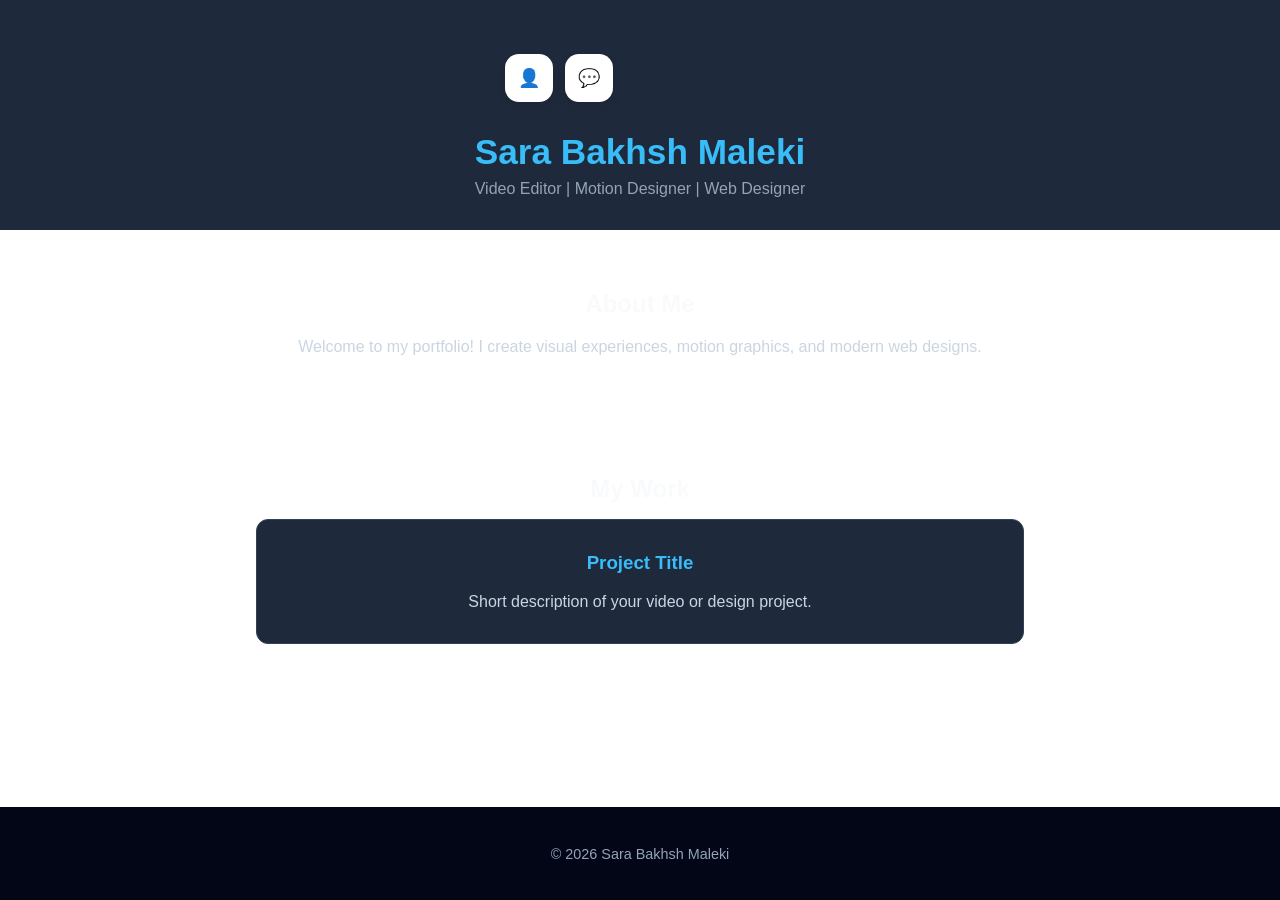
==== index.html @ db6e89f3 "Add files via upload" ====
<!DOCTYPE html>
<html lang="en">

<head>
    <meta charset="UTF-8">
    <meta name="viewport" content="width=device-width, initial-scale=1.0">
    <title>Sara Bakhsh Maleki | Portfolio</title>
    <link rel="stylesheet" href="style.css">
</head>

<body>

    <header>
        <div class="main-menu-group" id="mainMenuGroup">

            <div class="profile-dropdown-container">
                <button class="static-profile-btn" id="profileBtn" title="Profile">
                    <span class="icon">👤</span>
                </button>

                <div class="profile-dropdown-menu" id="profileDropdown">
                    <a href="#about" class="dropdown-item">About Me</a>
                    <a href="#projects" class="dropdown-item">Portfolio</a>
                    <a href="#resume" class="dropdown-item">Resume</a>
                </div>
            </div>
            <!-- کامپوننتِ منوی آکاردئونی -->
            <div class="accordion-menu-container">
                <button class="toggle-btn" id="toggleBtn">
                    <span class="icon open-icon">💬</span>
                    <span class="icon close-icon">✕</span>
                </button>

                <div class="menu-items" id="menuItems">
                    <!-- آیکون‌های داخلی (در حالتِ باز شده) -->
                    <a href="mailto:your-email@example.com" class="item" title="Email">✉️</a>
                    <a href="https://x.com" target="_blank" class="item" title="X">𝕏</a>
                    <a href="https://linkedin.com" target="_blank" class="item" title="LinkedIn">in</a>
                </div>
            </div>

        </div>

        <h1>Sara Bakhsh Maleki</h1>
        <p>Video Editor | Motion Designer | Web Designer</p>
    </header>

    <section id="about">
        <h2>About Me</h2>
        <p>Welcome to my portfolio! I create visual experiences, motion graphics, and modern web designs.</p>
    </section>

    <section id="projects">
        <h2>My Work</h2>
        <div class="project-card">
            <h3>Project Title</h3>
            <p>Short description of your video or design project.</p>
        </div>
    </section>

    <footer>
        <p>&copy; 2026 Sara Bakhsh Maleki</p>
    </footer>

    <script src="script.js"></script>
</body>

</html>
---- style.css ----
/* تنظیمات عمومی صفحه */
* {
  box-sizing: border-box;
}

body {
  font-family: 'Segoe UI', Tahoma, Geneva, Verdana, sans-serif;
  margin: 0;
  padding: 0;
  background-color: white;
  color: #f8fafc;
  display: flex;
  flex-direction: column;
  align-items: center;
  min-height: 100vh;
}

/* هدر و بخش منو */
header {
  width: 100%;
  padding: 3rem 1rem 2rem 1rem;
  background: #1e293b;
  display: flex;
  flex-direction: column;
  align-items: center;
  text-align: center;
}

h1 {
  margin: 1.5rem 0 0.5rem 0;
  color: #38bdf8;
  font-size: 2.2rem;
}

header p {
  margin: 0;
  color: #94a3b8;
}

/* --- ساختار گروه منوی اصلی --- */
.main-menu-group {
  display: flex;
  align-items: center;
  gap: 12px;
  padding: 6px;
  border-radius: 20px;
  transition: all 0.4s cubic-bezier(0.4, 0, 0.2, 1);
}

/* --- استایل پایه دکمه‌ها (اندازه ثابت ۴۸px) --- */
.static-profile-btn,
.toggle-btn,
.item {
  width: 48px;
  height: 48px;
  font-size: 18px;
  display: flex;
  justify-content: center;
  align-items: center;
  text-decoration: none;
  border: none;
  cursor: pointer;
  box-sizing: border-box;
  flex-shrink: 0;
  transition: transform 0.2s ease, background-color 0.25s ease, color 0.25s ease, border-radius 0.4s ease;
}

/* --- دکمه‌ی پروفایل استاتیک --- */
.static-profile-btn {
  background: #ffffff;
  border-radius: 14px;
  color: #333;
  box-shadow: 0 4px 10px rgba(0, 0, 0, 0.08);
}

.static-profile-btn:hover {
  transform: scale(1.05);
  background: #f1f5f9;
}

/* --- کامپوننت منوی آکاردئونی --- */
.accordion-menu-container {
  display: flex;
  align-items: center;
}

/* --- دکمه‌ی تاشو (مسیج / بستن) --- */
.toggle-btn {
  background: #ffffff;
  border-radius: 14px;
  color: #333;
  z-index: 2;
  box-shadow: 0 4px 10px rgba(0, 0, 0, 0.08);
}

.toggle-btn:hover {
  transform: scale(1.05);
  background: #f1f5f9;
}

.toggle-btn .close-icon {
  display: none;
}

/* --- آیتم‌های منوی پنهان --- */
.menu-items {
  display: flex;
  align-items: center;
  opacity: 0;
  visibility: hidden;
  transform: scaleX(0);
  transform-origin: left center;
  transition: transform 0.35s cubic-bezier(0.4, 0, 0.2, 1), opacity 0.25s ease, visibility 0.35s;
}

.item {
  margin-left: 6px;
  border-radius: 14px;
  background: #f8fafc;
  color: #333;
}

.item:hover {
  transform: scale(1.06);
  background: #e2e8f0;
}

/* ========================================= */
/* --- حالت باز شده (بدون تغییر ابعاد دکمه‌ها) --- */
/* ========================================= */

.main-menu-group.open {
  gap: 0;
  padding: 6px;
}

.main-menu-group.open .static-profile-btn {
  background: white;
  box-shadow: none;
}

.main-menu-group.open .toggle-btn {
  background: #000000;
  color: #ffffff;
  border-radius: 50%; /* فقط شکل دکمه دایره می‌شود، ابعاد ثابت می‌ماند */
  margin-left: 6px;
  box-shadow: none;
}

.main-menu-group.open .toggle-btn:hover {
  background: #1e293b;
}

.main-menu-group.open .toggle-btn .open-icon {
  display: none;
}

.main-menu-group.open .toggle-btn .close-icon {
  display: block;
}

.main-menu-group.open .menu-items {
  opacity: 1;
  visibility: visible;
  transform: scaleX(1);
}

/* --- کانتینر منوی کشویی پروفایل --- */
.profile-dropdown-container {
  position: relative;
  display: inline-block;
}

/* --- استایل منوی بازشونده زیر آیکون پروفایل --- */
.profile-dropdown-menu {
  position: absolute;
  top: calc(100% + 10px);
  left: 0;
  background: #ffffff;
  border-radius: 14px;
  padding: 8px;
  display: flex;
  flex-direction: column;
  gap: 4px;
  min-width: 140px;
  box-shadow: 0 10px 25px rgba(0, 0, 0, 0.15);
  opacity: 0;
  visibility: hidden;
  transform: translateY(-10px);
  transition: all 0.3s cubic-bezier(0.4, 0, 0.2, 1);
  z-index: 10;
}

/* --- لینک‌های داخل منوی پروفایل --- */
.dropdown-item {
  padding: 10px 14px;
  color: #333;
  text-decoration: none;
  font-size: 14px;
  font-weight: 500;
  border-radius: 10px;
  transition: background-color 0.2s ease, transform 0.2s ease;
  white-space: nowrap;
}

.dropdown-item:hover {
  background-color: #f1f5f9;
  transform: translateX(3px);
}

/* --- حالت باز شده منوی پروفایل --- */
.profile-dropdown-container.show .profile-dropdown-menu {
  opacity: 1;
  visibility: visible;
  transform: translateY(0);
}

/* ========================================= */

/* بخش‌های اصلی بدنه (بدون تغییر نسبت به قبل) */
section {
  padding: 2.5rem 1rem;
  max-width: 800px;
  width: 100%;
  text-align: center;
}

#about h2, #projects h2 {
  color: #f8fafc;
  margin-bottom: 1rem;
}

#about p {
  color: #cbd5e1;
  line-height: 1.6;
}

.project-card {
  background: #1e293b;
  padding: 2rem;
  border-radius: 12px;
  margin-top: 1rem;
  border: 1px solid #334155;
}

.project-card h3 {
  margin-top: 0;
  color: #38bdf8;
}

.project-card p {
  color: #cbd5e1;
  margin: 0;
}

/* فوتر */
footer {
  width: 100%;
  padding: 1.5rem;
  background: #020617;
  font-size: 0.9rem;
  color: #94a3b8;
  text-align: center;
  margin-top: auto;
}
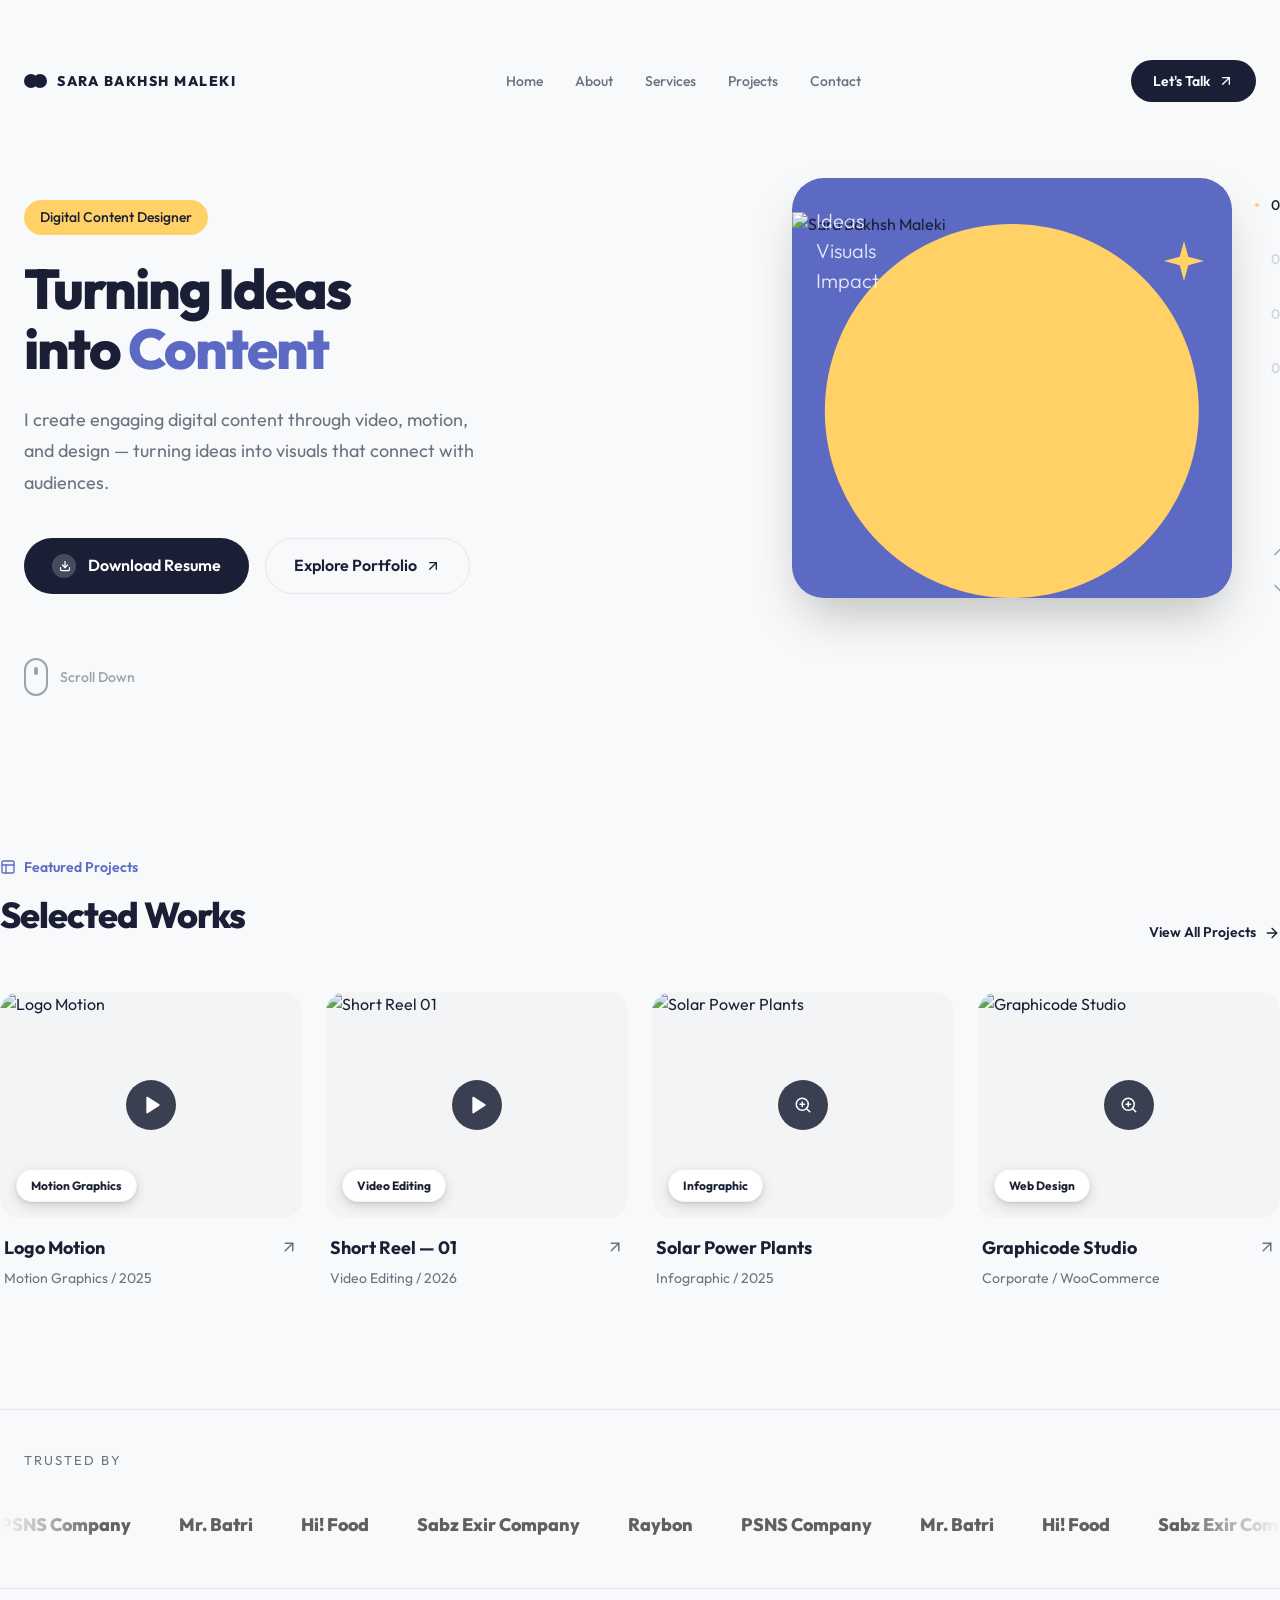
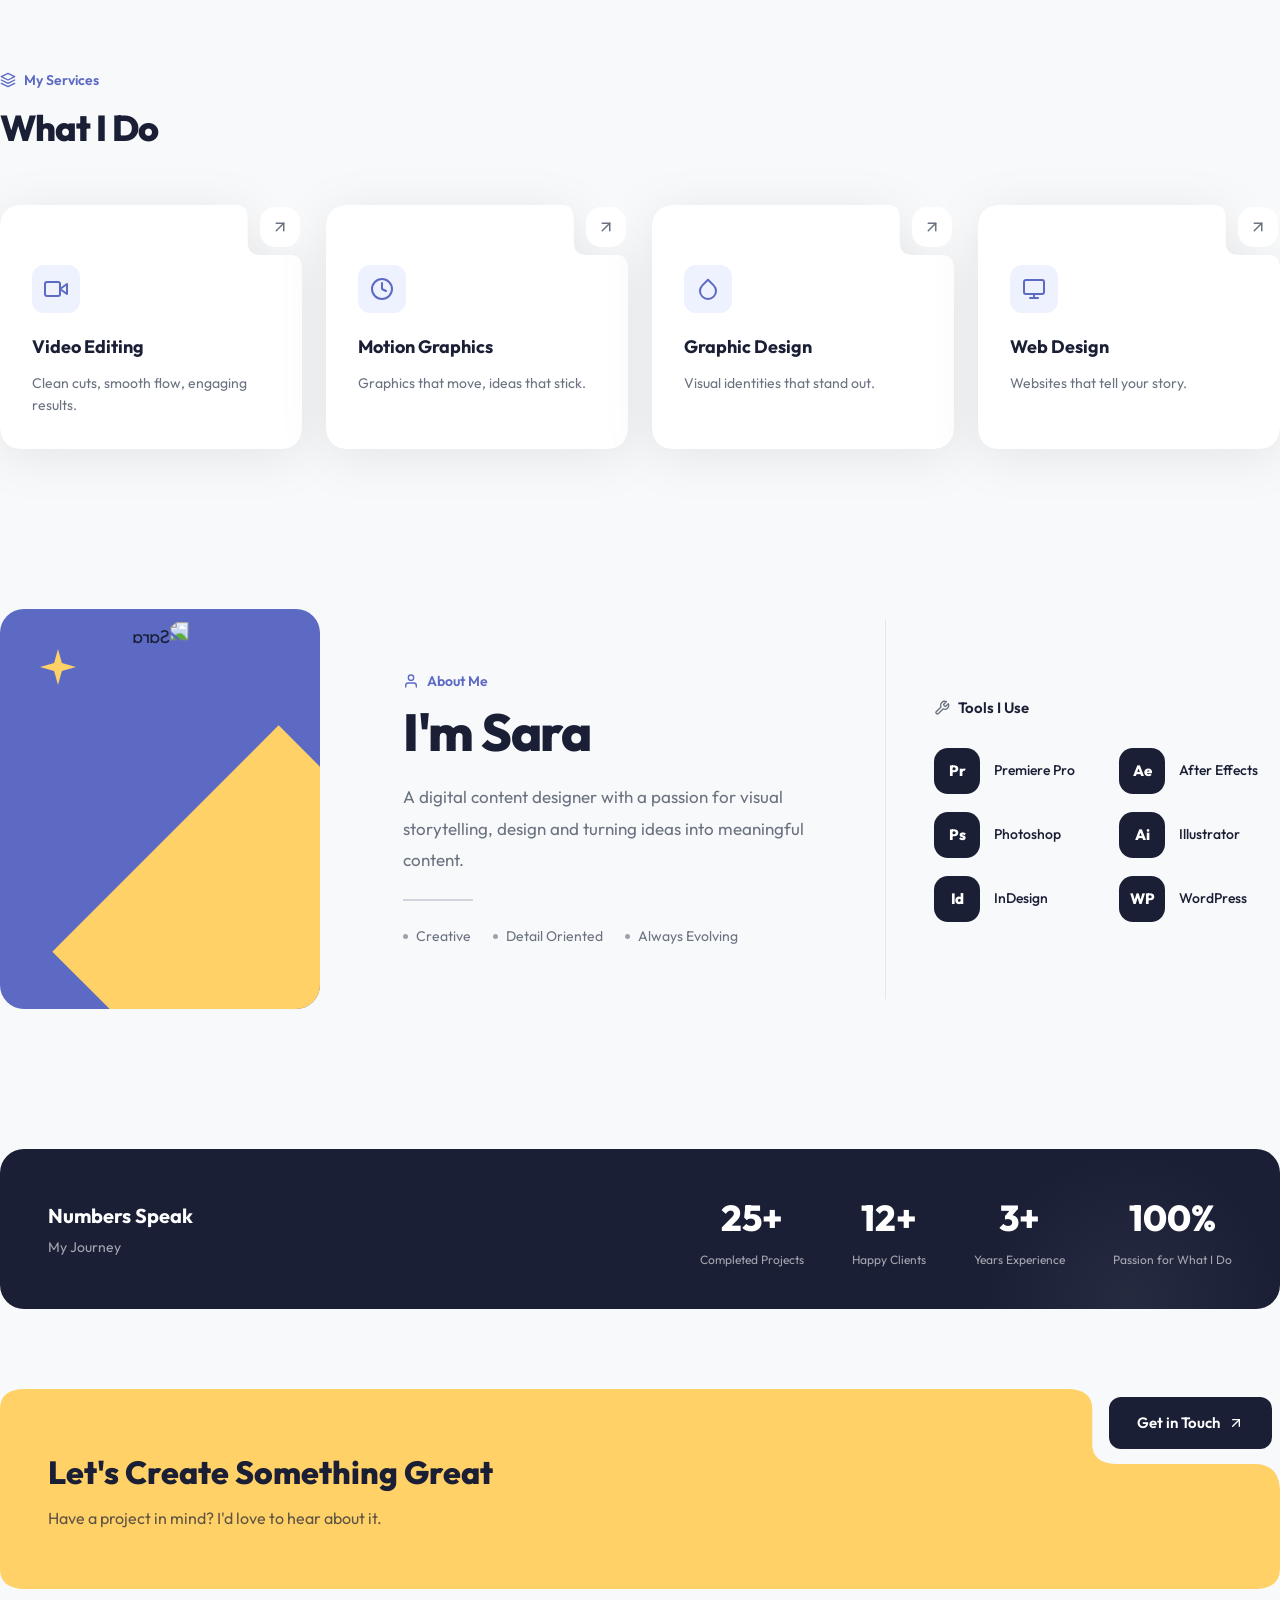
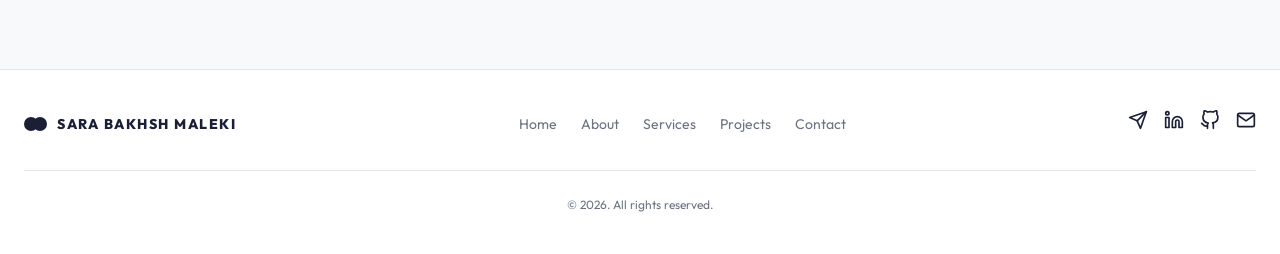
==== commit 65102803: "Add files via upload" ====
--- a/index.html
+++ b/index.html
@@ -1,68 +1,868 @@
 <!DOCTYPE html>
-<html lang="en">
-
+<html lang="en" dir="ltr">
 <head>
     <meta charset="UTF-8">
     <meta name="viewport" content="width=device-width, initial-scale=1.0">
-    <title>Sara Bakhsh Maleki | Portfolio</title>
+    <title>Sara Bakhsh Maleki | Digital Content Designer</title>
     <link rel="stylesheet" href="style.css">
 </head>
-
 <body>
 
-    <header>
-        <div class="main-menu-group" id="mainMenuGroup">
-
-            <div class="profile-dropdown-container">
-                <button class="static-profile-btn" id="profileBtn" title="Profile">
-                    <span class="icon">👤</span>
+<!-- ================= NAVBAR ================= -->
+<nav class="navbar">
+    <div class="container nav-inner">
+        <a href="index.html" class="logo">
+            <span class="logo-circles"><span></span><span></span></span>
+            SARA BAKHSH MALEKI
+        </a>
+        <ul class="nav-links">
+            <li><a href="index.html" class="active">Home</a></li>
+            <li><a href="about.html">About</a></li>
+            <li><a href="services.html">Services</a></li>
+            <li><a href="work.html">Projects</a></li>
+            <li><a href="contact.html">Contact</a></li>
+        </ul>
+        <a href="contact.html" class="btn-nav">
+            Let's Talk
+            <svg xmlns="http://www.w3.org/2000/svg" width="16" height="16" viewBox="0 0 24 24" fill="none"
+                 stroke="currentColor" stroke-width="2" stroke-linecap="round" stroke-linejoin="round">
+                <line x1="7" y1="17" x2="17" y2="7"></line>
+                <polyline points="7 7 17 7 17 17"></polyline>
+            </svg>
+        </a>
+        <button class="hamburger" aria-label="Open Menu" aria-expanded="false">
+            <span></span>
+            <span></span>
+            <span></span>
+        </button>
+    </div>
+</nav>
+
+<!-- ================= MOBILE MENU (بیرون از navbar) ================= -->
+<div class="mobile-menu" id="mobileMenu">
+    <ul class="mobile-nav-links">
+        <li><a href="index.html" class="active">Home</a></li>
+        <li><a href="about.html">About</a></li>
+        <li><a href="services.html">Services</a></li>
+        <li><a href="work.html">Projects</a></li>
+        <li><a href="contact.html">Contact</a></li>
+    </ul>
+    <a href="contact.html" class="mobile-menu-cta">
+        Let's Talk
+        <svg xmlns="http://www.w3.org/2000/svg" width="16" height="16" viewBox="0 0 24 24" fill="none"
+             stroke="currentColor" stroke-width="2" stroke-linecap="round" stroke-linejoin="round">
+            <line x1="7" y1="17" x2="17" y2="7"></line>
+            <polyline points="7 7 17 7 17 17"></polyline>
+        </svg>
+    </a>
+</div>
+
+
+<!-- ================= HERO ================= -->
+<main class="container hero-section" id="hero">
+    <div class="hero-left">
+        <span class="hero-badge">Digital Content Designer</span>
+        <h1 class="hero-title">
+            Turning Ideas <br> into <span class="accent">Content</span>
+        </h1>
+        <p class="hero-desc">
+            I create engaging digital content through video, motion, and design — turning ideas into visuals that
+            connect with audiences.
+        </p>
+        <div class="hero-buttons">
+            <a href="files/Sara-Bakhsh-Maleki-Resume.pdf" target="_blank" class="btn-primary">
+    <span class="play-circle">
+        <svg xmlns="http://www.w3.org/2000/svg" width="12" height="12" viewBox="0 0 24 24" fill="none"
+             stroke="white" stroke-width="2.5" stroke-linecap="round" stroke-linejoin="round">
+            <path d="M21 15v4a2 2 0 0 1-2 2H5a2 2 0 0 1-2-2v-4"></path>
+            <polyline points="7 10 12 15 17 10"></polyline>
+            <line x1="12" y1="15" x2="12" y2="3"></line>
+        </svg>
+    </span>
+                Download Resume
+            </a>
+            <a href="work.html" class="btn-secondary">
+                Explore Portfolio
+                <svg xmlns="http://www.w3.org/2000/svg" width="16" height="16" viewBox="0 0 24 24" fill="none"
+                     stroke="currentColor" stroke-width="2" stroke-linecap="round" stroke-linejoin="round">
+                    <line x1="7" y1="17" x2="17" y2="7"></line>
+                    <polyline points="7 7 17 7 17 17"></polyline>
+                </svg>
+            </a>
+        </div>
+
+        <a href="#works" class="scroll-down">
+                <span class="mouse">
+                    <span class="wheel"></span>
+                </span>
+            <span class="scroll-text">Scroll Down</span>
+        </a>
+    </div>
+
+    <div class="hero-right">
+        <div class="hero-card">
+            <div class="yellow-circle"></div>
+            <div class="card-overlay-text">Ideas<br>Visuals<br>Impact</div>
+            <div class="card-star">
+                <svg width="40" height="40" viewBox="0 0 24 24" fill="#FFD166">
+                    <path d="M12 0L14.59 9.41L24 12L14.59 14.59L12 24L9.41 14.59L0 12L9.41 9.41L12 0Z"/>
+                </svg>
+            </div>
+            <div class="hero-portrait-wrap">
+                <img src="images/heroimage.png" class="hero-portrait" alt="Sara Bakhsh Maleki">
+            </div>
+        </div>
+
+        <div class="hero-slider-nav">
+            <div class="slider-numbers">
+                <span class="number active">01</span>
+                <span class="number">02</span>
+                <span class="number">03</span>
+                <span class="number">04</span>
+            </div>
+            <div class="slider-arrows">
+                <button class="arrow-btn" data-action="scroll-top" aria-label="Scroll to top">
+                    <svg xmlns="http://www.w3.org/2000/svg" width="20" height="20" viewBox="0 0 24 24" fill="none"
+                         stroke="currentColor" stroke-width="2" stroke-linecap="round" stroke-linejoin="round">
+                        <polyline points="18 15 12 9 6 15"></polyline>
+                    </svg>
                 </button>
-
-                <div class="profile-dropdown-menu" id="profileDropdown">
-                    <a href="#about" class="dropdown-item">About Me</a>
-                    <a href="#projects" class="dropdown-item">Portfolio</a>
-                    <a href="#resume" class="dropdown-item">Resume</a>
-                </div>
-            </div>
-            <!-- کامپوننتِ منوی آکاردئونی -->
-            <div class="accordion-menu-container">
-                <button class="toggle-btn" id="toggleBtn">
-                    <span class="icon open-icon">💬</span>
-                    <span class="icon close-icon">✕</span>
+                <button class="arrow-btn" data-action="scroll-next" aria-label="Scroll to next section">
+                    <svg xmlns="http://www.w3.org/2000/svg" width="20" height="20" viewBox="0 0 24 24" fill="none"
+                         stroke="currentColor" stroke-width="2" stroke-linecap="round" stroke-linejoin="round">
+                        <polyline points="6 9 12 15 18 9"></polyline>
+                    </svg>
                 </button>
-
-                <div class="menu-items" id="menuItems">
-                    <!-- آیکون‌های داخلی (در حالتِ باز شده) -->
-                    <a href="mailto:your-email@example.com" class="item" title="Email">✉️</a>
-                    <a href="https://x.com" target="_blank" class="item" title="X">𝕏</a>
-                    <a href="https://linkedin.com" target="_blank" class="item" title="LinkedIn">in</a>
-                </div>
-            </div>
-
-        </div>
-
-        <h1>Sara Bakhsh Maleki</h1>
-        <p>Video Editor | Motion Designer | Web Designer</p>
-    </header>
-
-    <section id="about">
-        <h2>About Me</h2>
-        <p>Welcome to my portfolio! I create visual experiences, motion graphics, and modern web designs.</p>
-    </section>
-
-    <section id="projects">
-        <h2>My Work</h2>
-        <div class="project-card">
-            <h3>Project Title</h3>
-            <p>Short description of your video or design project.</p>
-        </div>
-    </section>
-
-    <footer>
-        <p>&copy; 2026 Sara Bakhsh Maleki</p>
-    </footer>
-
-    <script src="script.js"></script>
+            </div>
+        </div>
+    </div>
+</main>
+
+<!-- ================= SELECTED WORKS ================= -->
+<section class="section-works container" id="works">
+    <div class="section-header">
+        <div>
+            <span class="section-label">
+                <svg xmlns="http://www.w3.org/2000/svg" width="16" height="16" viewBox="0 0 24 24" fill="none"
+                     stroke="currentColor" stroke-width="2" stroke-linecap="round" stroke-linejoin="round">
+                    <rect x="3" y="3" width="18" height="18" rx="2" ry="2"></rect>
+                    <line x1="3" y1="9" x2="21" y2="9"></line>
+                    <line x1="9" y1="21" x2="9" y2="9"></line>
+                </svg>
+                Featured Projects
+            </span>
+            <h2 class="section-title">Selected Works</h2>
+        </div>
+        <a href="work.html" class="view-all">
+            View All Projects
+            <svg xmlns="http://www.w3.org/2000/svg" width="16" height="16" viewBox="0 0 24 24" fill="none"
+                 stroke="currentColor" stroke-width="2" stroke-linecap="round" stroke-linejoin="round">
+                <line x1="5" y1="12" x2="19" y2="12"></line>
+                <polyline points="12 5 19 12 12 19"></polyline>
+            </svg>
+        </a>
+    </div>
+
+    <div class="works-grid">
+
+        <!-- ========== Logo Motion ========== -->
+        <div class="work-item" data-category="motion"
+             data-video="https://go.screenpal.com/player/cOQFqVnxV4e?ff=1&title=0&ahc=1&tl=1"
+             data-orientation="vertical">
+            <div class="work-item-thumb">
+                <img src="images/work/logo-motion-1.jpg" alt="Logo Motion">
+                <span class="work-item-badge">Motion Graphics</span>
+                <div class="work-play-btn">
+                    <svg xmlns="http://www.w3.org/2000/svg" width="20" height="20" viewBox="0 0 24 24" fill="white"
+                         stroke="white" stroke-width="2" stroke-linecap="round" stroke-linejoin="round">
+                        <polygon points="5 3 19 12 5 21 5 3"></polygon>
+                    </svg>
+                </div>
+            </div>
+            <div class="work-item-info">
+                <div>
+                    <h3>Logo Motion</h3>
+                    <p>Motion Graphics / 2025</p>
+                </div>
+                <div class="work-item-arrow">
+                    <svg xmlns="http://www.w3.org/2000/svg" width="18" height="18" viewBox="0 0 24 24" fill="none"
+                         stroke="currentColor" stroke-width="2" stroke-linecap="round" stroke-linejoin="round">
+                        <line x1="7" y1="17" x2="17" y2="7"></line>
+                        <polyline points="7 7 17 7 17 17"></polyline>
+                    </svg>
+                </div>
+            </div>
+        </div>
+
+        <!-- ========== Short Reel — 01 ========== -->
+        <div class="work-item" data-category="video"
+             data-video="https://go.screenpal.com/player/cOQr22nxiqw?ff=1&title=0&ahc=1&tl=1"
+             data-orientation="vertical">
+            <div class="work-item-thumb">
+                <img src="images/work/reel-1.jpg" alt="Short Reel 01">
+                <span class="work-item-badge">Video Editing</span>
+                <div class="work-play-btn">
+                    <svg xmlns="http://www.w3.org/2000/svg" width="20" height="20" viewBox="0 0 24 24" fill="white"
+                         stroke="white" stroke-width="2" stroke-linecap="round" stroke-linejoin="round">
+                        <polygon points="5 3 19 12 5 21 5 3"></polygon>
+                    </svg>
+                </div>
+            </div>
+            <div class="work-item-info">
+                <div>
+                    <h3>Short Reel — 01</h3>
+                    <p>Video Editing / 2026</p>
+                </div>
+                <div class="work-item-arrow">
+                    <svg xmlns="http://www.w3.org/2000/svg" width="18" height="18" viewBox="0 0 24 24" fill="none"
+                         stroke="currentColor" stroke-width="2" stroke-linecap="round" stroke-linejoin="round">
+                        <line x1="7" y1="17" x2="17" y2="7"></line>
+                        <polyline points="7 7 17 7 17 17"></polyline>
+                    </svg>
+                </div>
+            </div>
+        </div>
+
+        <!-- ========== Solar Power Plants ========== -->
+        <div class="work-item" data-category="graphic" data-subcategory="infographic"
+             data-image="images/graphics/infographic-2.jpg">
+            <div class="work-item-thumb">
+                <img src="images/graphics/infographic-2.jpg" alt="Solar Power Plants">
+                <span class="work-item-badge">Infographic</span>
+                <div class="work-zoom-btn">
+                    <svg xmlns="http://www.w3.org/2000/svg" width="18" height="18" viewBox="0 0 24 24" fill="none"
+                         stroke="white" stroke-width="2" stroke-linecap="round" stroke-linejoin="round">
+                        <circle cx="11" cy="11" r="8"></circle>
+                        <line x1="21" y1="21" x2="16.65" y2="16.65"></line>
+                        <line x1="11" y1="8" x2="11" y2="14"></line>
+                        <line x1="8" y1="11" x2="14" y2="11"></line>
+                    </svg>
+                </div>
+            </div>
+            <div class="work-item-info">
+                <div>
+                    <h3>Solar Power Plants</h3>
+                    <p>Infographic / 2025</p>
+                </div>
+            </div>
+        </div>
+
+        <!-- ========== Graphicode Studio (Web Project) ========== -->
+        <div class="work-item" data-category="web"
+             data-project-type="web"
+             data-title="Graphicode Studio"
+             data-category-label="Corporate / WooCommerce"
+             data-mobile="images/web/graphicode-mobile.jpg"
+             data-desktop="images/web/graphicode-desktop.jpg">
+            <div class="work-item-thumb">
+                <img src="images/web/graphicode-thumb-desktop.jpg" alt="Graphicode Studio">
+                <span class="work-item-badge">Web Design</span>
+                <div class="work-zoom-btn">
+                    <svg xmlns="http://www.w3.org/2000/svg" width="18" height="18" viewBox="0 0 24 24" fill="none"
+                         stroke="white" stroke-width="2" stroke-linecap="round" stroke-linejoin="round">
+                        <circle cx="11" cy="11" r="8"></circle>
+                        <line x1="21" y1="21" x2="16.65" y2="16.65"></line>
+                        <line x1="11" y1="8" x2="11" y2="14"></line>
+                        <line x1="8" y1="11" x2="14" y2="11"></line>
+                    </svg>
+                </div>
+            </div>
+            <div class="work-item-info">
+                <div>
+                    <h3>Graphicode Studio</h3>
+                    <p>Corporate / WooCommerce</p>
+                </div>
+                <div class="work-item-arrow">
+                    <svg xmlns="http://www.w3.org/2000/svg" width="18" height="18" viewBox="0 0 24 24" fill="none"
+                         stroke="currentColor" stroke-width="2" stroke-linecap="round" stroke-linejoin="round">
+                        <line x1="7" y1="17" x2="17" y2="7"></line>
+                        <polyline points="7 7 17 7 17 17"></polyline>
+                    </svg>
+                </div>
+            </div>
+        </div>
+
+    </div>
+</section>
+
+<!-- ================= TRUSTED BY ================= -->
+<section class="section-trusted">
+    <div class="container">
+        <div class="trusted-label">Trusted by</div>
+    </div>
+    <div class="trusted-marquee">
+        <div class="trusted-track">
+            <!-- گروه ۱ -->
+            <div class="trusted-set">
+                <span>PSNS Company</span>
+                <span>Mr. Batri</span>
+                <span>Hi! Food</span>
+                <span>Sabz Exir Company</span>
+                <span>Raybon</span>
+            </div>
+            <!-- گروه ۲ -->
+            <div class="trusted-set">
+                <span>PSNS Company</span>
+                <span>Mr. Batri</span>
+                <span>Hi! Food</span>
+                <span>Sabz Exir Company</span>
+                <span>Raybon</span>
+            </div>
+            <!-- گروه ۳ -->
+            <div class="trusted-set">
+                <span>PSNS Company</span>
+                <span>Mr. Batri</span>
+                <span>Hi! Food</span>
+                <span>Sabz Exir Company</span>
+                <span>Raybon</span>
+            </div>
+        </div>
+    </div>
+</section>
+
+<!-- ================= SERVICES ================= -->
+<section class="section-services-page container" id="services">
+    <div class="section-header">
+        <div>
+            <span class="section-label">
+                <svg xmlns="http://www.w3.org/2000/svg" width="16" height="16" viewBox="0 0 24 24" fill="none"
+                     stroke="currentColor" stroke-width="2" stroke-linecap="round" stroke-linejoin="round"><path
+                        d="M12 2L2 7l10 5 10-5-10-5zM2 17l10 5 10-5M2 12l10 5 10-5"></path></svg>
+                My Services
+            </span>
+            <h2 class="section-title">What I Do</h2>
+        </div>
+    </div>
+
+    <div class="services-grid">
+
+        <!-- Service 1: Video Editing -->
+        <a href="services.html" class="service-card">
+            <div class="service-bg">
+                <div class="service-bg-inner"></div>
+            </div>
+            <div class="service-arrow">
+                <svg xmlns="http://www.w3.org/2000/svg" width="18" height="18" viewBox="0 0 24 24" fill="none"
+                     stroke="currentColor" stroke-width="2" stroke-linecap="round" stroke-linejoin="round">
+                    <line x1="7" y1="17" x2="17" y2="7"></line>
+                    <polyline points="7 7 17 7 17 17"></polyline>
+                </svg>
+            </div>
+            <div class="service-icon">
+                <svg xmlns="http://www.w3.org/2000/svg" width="24" height="24" viewBox="0 0 24 24" fill="none"
+                     stroke="currentColor" stroke-width="2" stroke-linecap="round" stroke-linejoin="round">
+                    <polygon points="23 7 16 12 23 17 23 7"></polygon>
+                    <rect x="1" y="5" width="15" height="14" rx="2" ry="2"></rect>
+                </svg>
+            </div>
+            <h3>Video Editing</h3>
+            <p>Clean cuts, smooth flow, engaging results.</p>
+        </a>
+
+        <!-- Service 2: Motion Graphics -->
+        <a href="services.html" class="service-card">
+            <div class="service-bg">
+                <div class="service-bg-inner"></div>
+            </div>
+            <div class="service-arrow">
+                <svg xmlns="http://www.w3.org/2000/svg" width="18" height="18" viewBox="0 0 24 24" fill="none"
+                     stroke="currentColor" stroke-width="2" stroke-linecap="round" stroke-linejoin="round">
+                    <line x1="7" y1="17" x2="17" y2="7"></line>
+                    <polyline points="7 7 17 7 17 17"></polyline>
+                </svg>
+            </div>
+            <div class="service-icon">
+                <svg xmlns="http://www.w3.org/2000/svg" width="24" height="24" viewBox="0 0 24 24" fill="none"
+                     stroke="currentColor" stroke-width="2" stroke-linecap="round" stroke-linejoin="round">
+                    <circle cx="12" cy="12" r="10"></circle>
+                    <polyline points="12 6 12 12 16 14"></polyline>
+                </svg>
+            </div>
+            <h3>Motion Graphics</h3>
+            <p>Graphics that move, ideas that stick.</p>
+        </a>
+
+        <!-- Service 3: Graphic Design -->
+        <a href="services.html" class="service-card">
+            <div class="service-bg">
+                <div class="service-bg-inner"></div>
+            </div>
+            <div class="service-arrow">
+                <svg xmlns="http://www.w3.org/2000/svg" width="18" height="18" viewBox="0 0 24 24" fill="none"
+                     stroke="currentColor" stroke-width="2" stroke-linecap="round" stroke-linejoin="round">
+                    <line x1="7" y1="17" x2="17" y2="7"></line>
+                    <polyline points="7 7 17 7 17 17"></polyline>
+                </svg>
+            </div>
+            <div class="service-icon">
+                <svg xmlns="http://www.w3.org/2000/svg" width="24" height="24" viewBox="0 0 24 24" fill="none"
+                     stroke="currentColor" stroke-width="2" stroke-linecap="round" stroke-linejoin="round">
+                    <path d="M12 2.69l5.66 5.66a8 8 0 1 1-11.31 0z"></path>
+                </svg>
+            </div>
+            <h3>Graphic Design</h3>
+            <p>Visual identities that stand out.</p>
+        </a>
+
+        <!-- Service 4: Web Design -->
+        <a href="services.html" class="service-card">
+            <div class="service-bg">
+                <div class="service-bg-inner"></div>
+            </div>
+            <div class="service-arrow">
+                <svg xmlns="http://www.w3.org/2000/svg" width="18" height="18" viewBox="0 0 24 24" fill="none"
+                     stroke="currentColor" stroke-width="2" stroke-linecap="round" stroke-linejoin="round">
+                    <line x1="7" y1="17" x2="17" y2="7"></line>
+                    <polyline points="7 7 17 7 17 17"></polyline>
+                </svg>
+            </div>
+            <div class="service-icon">
+                <svg xmlns="http://www.w3.org/2000/svg" width="24" height="24" viewBox="0 0 24 24" fill="none"
+                     stroke="currentColor" stroke-width="2" stroke-linecap="round" stroke-linejoin="round">
+                    <rect x="2" y="3" width="20" height="14" rx="2" ry="2"></rect>
+                    <line x1="8" y1="21" x2="16" y2="21"></line>
+                    <line x1="12" y1="17" x2="12" y2="21"></line>
+                </svg>
+            </div>
+            <h3>Web Design</h3>
+            <p>Websites that tell your story.</p>
+        </a>
+
+    </div>
+</section>
+
+<!-- ================= ABOUT ME ================= -->
+<section class="section-about container" id="about">
+    <div class="about-wrapper">
+
+        <!-- ستون چپ: عکس -->
+        <div class="about-image-container">
+            <div class="yellow-shape"></div>
+            <div class="about-star">
+                <svg width="36" height="36" viewBox="0 0 24 24" fill="#FFD166">
+                    <path d="M12 0L14.59 9.41L24 12L14.59 14.59L12 24L9.41 14.59L0 12L9.41 9.41L12 0Z"/>
+                </svg>
+            </div>
+            <img src="images/heroimage.png" alt="Sara">
+        </div>
+
+        <!-- ستون وسط: متن -->
+        <div class="about-content">
+            <span class="section-label">
+                <svg xmlns="http://www.w3.org/2000/svg" width="16" height="16" viewBox="0 0 24 24" fill="none"
+                     stroke="currentColor" stroke-width="2" stroke-linecap="round" stroke-linejoin="round"><path
+                        d="M20 21v-2a4 4 0 0 0-4-4H8a4 4 0 0 0-4 4v2"></path><circle cx="12" cy="7"
+                                                                                     r="4"></circle></svg>
+                About Me
+            </span>
+            <h2>I'm Sara</h2>
+            <p>A digital content designer with a passion for visual storytelling, design and turning
+                ideas into meaningful content.</p>
+            <div class="about-divider"></div>
+            <div class="about-tags">
+                <span>Creative</span>
+                <span>Detail Oriented</span>
+                <span>Always Evolving</span>
+            </div>
+        </div>
+
+        <div class="tools-box">
+            <h4>
+                <svg xmlns="http://www.w3.org/2000/svg" width="16" height="16" viewBox="0 0 24 24" fill="none"
+                     stroke="currentColor" stroke-width="2" stroke-linecap="round" stroke-linejoin="round">
+                    <path d="M14.7 6.3a1 1 0 0 0 0 1.4l1.6 1.6a1 1 0 0 0 1.4 0l3.77-3.77a6 6 0 0 1-7.94 7.94l-6.91 6.91a2.12 2.12 0 0 1-3-3l6.91-6.91a6 6 0 0 1 7.94-7.94l-3.76 3.76z"></path>
+                </svg>
+                Tools I Use
+            </h4>
+
+            <div class="tools-grid">
+                <div class="tool-item">
+                    <div class="tool-icon">Pr</div>
+                    <span>Premiere Pro</span>
+                </div>
+                <div class="tool-item">
+                    <div class="tool-icon">Ae</div>
+                    <span>After Effects</span>
+                </div>
+                <div class="tool-item">
+                    <div class="tool-icon">Ps</div>
+                    <span>Photoshop</span>
+                </div>
+                <div class="tool-item">
+                    <div class="tool-icon">Ai</div>
+                    <span>Illustrator</span>
+                </div>
+                <div class="tool-item">
+                    <div class="tool-icon">Id</div>
+                    <span>InDesign</span>
+                </div>
+                <div class="tool-item">
+                    <div class="tool-icon">WP</div>
+                    <span>WordPress</span>
+                </div>
+            </div>
+        </div>
+
+    </div>
+</section>
+
+<!-- ================= STATS ================= -->
+<section class="section-stats container">
+    <div class="stats-banner">
+        <div class="stats-title">
+            <h3>Numbers Speak</h3>
+            <p>My Journey</p>
+        </div>
+        <div class="stats-grid">
+            <div class="stat-item">
+                <h4>25+</h4>
+                <p>Completed Projects</p>
+            </div>
+            <div class="stat-item">
+                <h4>12+</h4>
+                <p>Happy Clients</p>
+            </div>
+            <div class="stat-item">
+                <h4>3+</h4>
+                <p>Years Experience</p>
+            </div>
+            <div class="stat-item">
+                <h4>100%</h4>
+                <p>Passion for What I Do</p>
+            </div>
+        </div>
+    </div>
+</section>
+
+<!-- ================= CTA ================= -->
+<section class="section-cta container" id="contact">
+    <div class="cta-banner">
+        <div class="cta-text">
+            <h2>Let's Create Something Great</h2>
+            <p>Have a project in mind? I'd love to hear about it.</p>
+        </div>
+        <a href="contact.html#contact-form" class="cta-btn">
+            Get in Touch
+            <svg xmlns="http://www.w3.org/2000/svg" width="16" height="16" viewBox="0 0 24 24" fill="none"
+                 stroke="currentColor" stroke-width="2" stroke-linecap="round" stroke-linejoin="round">
+                <line x1="7" y1="17" x2="17" y2="7"></line>
+                <polyline points="7 7 17 7 17 17"></polyline>
+            </svg>
+        </a>
+    </div>
+</section>
+
+<!-- ================= FOOTER ================= -->
+<footer class="footer">
+    <div class="container">
+        <div class="footer-inner">
+            <div class="footer-logo">
+                <span class="logo-circles"><span></span><span></span></span>
+                SARA BAKHSH MALEKI
+            </div>
+            <div class="footer-links">
+                <a href="index.html">Home</a>
+                <a href="about.html">About</a>
+                <a href="services.html">Services</a>
+                <a href="work.html">Projects</a>
+                <a href="contact.html">Contact</a>
+            </div>
+            <div class="footer-socials">
+                <!-- Telegram -->
+                <a href="https://t.me/sarabakhshmaleki" target="_blank" rel="noopener" aria-label="Telegram">
+                    <svg xmlns="http://www.w3.org/2000/svg" width="20" height="20" viewBox="0 0 24 24" fill="none"
+                         stroke="currentColor" stroke-width="2" stroke-linecap="round" stroke-linejoin="round">
+                        <path d="M22 2L11 13"></path>
+                        <path d="M22 2l-7 20-4-9-9-4 20-7z"></path>
+                    </svg>
+                </a>
+
+                <!-- LinkedIn -->
+                <a href="https://www.linkedin.com/in/sarabakhshmaleki" target="_blank" rel="noopener"
+                   aria-label="LinkedIn">
+                    <svg xmlns="http://www.w3.org/2000/svg" width="20" height="20" viewBox="0 0 24 24" fill="none"
+                         stroke="currentColor" stroke-width="2" stroke-linecap="round" stroke-linejoin="round">
+                        <path d="M16 8a6 6 0 0 1 6 6v7h-4v-7a2 2 0 0 0-2-2 2 2 0 0 0-2 2v7h-4v-7a6 6 0 0 1 6-6z"></path>
+                        <rect x="2" y="9" width="4" height="12"></rect>
+                        <circle cx="4" cy="4" r="2"></circle>
+                    </svg>
+                </a>
+
+                <!-- GitHub -->
+                <a href="https://github.com/sarabakhshmaleki" target="_blank" rel="noopener" aria-label="GitHub">
+                    <svg xmlns="http://www.w3.org/2000/svg" width="20" height="20" viewBox="0 0 24 24" fill="none"
+                         stroke="currentColor" stroke-width="2" stroke-linecap="round" stroke-linejoin="round">
+                        <path d="M9 19c-5 1.5-5-2.5-7-3m14 6v-3.87a3.37 3.37 0 0 0-.94-2.61c3.14-.35 6.44-1.54 6.44-7A5.44 5.44 0 0 0 20 4.77 5.07 5.07 0 0 0 19.91 1S18.73.65 16 2.48a13.38 13.38 0 0 0-7 0C6.27.65 5.09 1 5.09 1A5.07 5.07 0 0 0 5 4.77a5.44 5.44 0 0 0-1.5 3.78c0 5.42 3.3 6.61 6.44 7A3.37 3.37 0 0 0 9 18.13V22"></path>
+                    </svg>
+                </a>
+
+                <!-- Email (Copy on Click) -->
+                <a href="#" role="button" onclick="return false;" class="js-copy-email"
+                   data-email="saramaleki086@gmail.com" aria-label="Copy Email" style="cursor: pointer;">
+                    <svg xmlns="http://www.w3.org/2000/svg" width="20" height="20" viewBox="0 0 24 24" fill="none"
+                         stroke="currentColor" stroke-width="2" stroke-linecap="round" stroke-linejoin="round">
+                        <path d="M4 4h16c1.1 0 2 .9 2 2v12c0 1.1-.9 2-2 2H4c-1.1 0-2-.9-2-2V6c0-1.1.9-2 2-2z"></path>
+                        <polyline points="22,6 12,13 2,6"></polyline>
+                    </svg>
+                </a>
+            </div>
+        </div>
+        <div class="footer-copy">
+            © 2026. All rights reserved.
+        </div>
+    </div>
+</footer>
+
+<!-- ================= VIDEO MODAL ================= -->
+<div class="video-modal" id="videoModal">
+    <div class="video-modal-overlay"></div>
+    <div class="video-modal-content">
+        <button class="video-modal-close" aria-label="Close">
+            <svg xmlns="http://www.w3.org/2000/svg" width="24" height="24" viewBox="0 0 24 24" fill="none"
+                 stroke="currentColor" stroke-width="2" stroke-linecap="round" stroke-linejoin="round">
+                <line x1="18" y1="6" x2="6" y2="18"></line>
+                <line x1="6" y1="6" x2="18" y2="18"></line>
+            </svg>
+        </button>
+        <div class="video-modal-player" id="videoModalPlayer"></div>
+    </div>
+</div>
+
+<!-- ================= IMAGE LIGHTBOX ================= -->
+<div class="image-lightbox" id="imageLightbox">
+    <div class="lightbox-overlay"></div>
+    <div class="lightbox-content">
+        <button class="lightbox-close" aria-label="Close">
+            <svg xmlns="http://www.w3.org/2000/svg" width="24" height="24" viewBox="0 0 24 24" fill="none"
+                 stroke="currentColor" stroke-width="2" stroke-linecap="round" stroke-linejoin="round">
+                <line x1="18" y1="6" x2="6" y2="18"></line>
+                <line x1="6" y1="6" x2="18" y2="18"></line>
+            </svg>
+        </button>
+        <img src="" alt="" class="lightbox-image" id="lightboxImage">
+        <div class="lightbox-caption" id="lightboxCaption"></div>
+    </div>
+</div>
+
+<!-- ================= PROJECT MODAL (WEB PREVIEW) ================= -->
+<div class="project-modal" id="projectModal">
+    <div class="project-modal-overlay"></div>
+
+    <div class="project-modal-window">
+
+        <div class="project-modal-header">
+            <div class="project-modal-title-wrap">
+                <h3 id="modalTitle">Project Title</h3>
+                <p id="modalCategory">Category</p>
+            </div>
+
+            <button class="project-modal-close" aria-label="Close">
+                <svg xmlns="http://www.w3.org/2000/svg" width="22" height="22" viewBox="0 0 24 24" fill="none"
+                     stroke="currentColor" stroke-width="2" stroke-linecap="round" stroke-linejoin="round">
+                    <line x1="18" y1="6" x2="6" y2="18"></line>
+                    <line x1="6" y1="6" x2="18" y2="18"></line>
+                </svg>
+            </button>
+        </div>
+
+        <div class="project-modal-tabs-side">
+            <button class="pm-tab-side active" data-view="mobile" aria-label="Mobile view">
+                <svg xmlns="http://www.w3.org/2000/svg" width="20" height="20" viewBox="0 0 24 24" fill="none"
+                     stroke="currentColor" stroke-width="2" stroke-linecap="round" stroke-linejoin="round">
+                    <rect x="5" y="2" width="14" height="20" rx="2" ry="2"></rect>
+                    <line x1="12" y1="18" x2="12.01" y2="18"></line>
+                </svg>
+            </button>
+            <button class="pm-tab-side" data-view="desktop" aria-label="Desktop view">
+                <svg xmlns="http://www.w3.org/2000/svg" width="20" height="20" viewBox="0 0 24 24" fill="none"
+                     stroke="currentColor" stroke-width="2" stroke-linecap="round" stroke-linejoin="round">
+                    <rect x="2" y="3" width="20" height="14" rx="2" ry="2"></rect>
+                    <line x1="8" y1="21" x2="16" y2="21"></line>
+                    <line x1="12" y1="17" x2="12" y2="21"></line>
+                </svg>
+            </button>
+        </div>
+
+        <div class="project-modal-body" id="modalBody">
+            <img id="modalImage" src="" alt="">
+        </div>
+
+        <div class="project-modal-footer">
+            <span class="project-modal-hint">
+                <svg xmlns="http://www.w3.org/2000/svg" width="14" height="14" viewBox="0 0 24 24" fill="none"
+                     stroke="currentColor" stroke-width="2" stroke-linecap="round" stroke-linejoin="round">
+                    <polyline points="6 9 12 15 18 9"></polyline>
+                </svg>
+                Scroll to explore the full page
+            </span>
+        </div>
+
+    </div>
+</div>
+
+<script src="script.js"></script>
+
+<script>
+    // ========================================
+    // اختصاصی برای کارت Graphicode تو صفحه‌ی اصلی
+    // ========================================
+    document.addEventListener('DOMContentLoaded', function () {
+        var card = document.querySelector('.work-item[data-project-type="web"]');
+        var modal = document.getElementById('projectModal');
+
+        console.log('Card:', card);
+        console.log('Modal:', modal);
+
+        if (!card || !modal) {
+            console.warn('کارت وب یا مودال پیدا نشد!');
+            return;
+        }
+
+        var modalTitle = document.getElementById('modalTitle');
+        var modalCategory = document.getElementById('modalCategory');
+        var modalBody = document.getElementById('modalBody');
+        var modalImage = document.getElementById('modalImage');
+        var closeBtn = modal.querySelector('.project-modal-close');
+        var overlay = modal.querySelector('.project-modal-overlay');
+        var tabs = modal.querySelectorAll('.pm-tab-side');
+
+        var currentMobile = card.dataset.mobile;
+        var currentDesktop = card.dataset.desktop;
+
+        function setImage(view) {
+            var src = view === 'mobile' ? currentMobile : currentDesktop;
+            var isMobile = view === 'mobile';
+
+            modalBody.classList.toggle('is-mobile', isMobile);
+            modal.classList.toggle('view-mobile', isMobile);
+            modalImage.src = src;
+            modalBody.scrollTop = 0;
+        }
+
+        function openModal() {
+            modalTitle.textContent = card.dataset.title;
+            modalCategory.textContent = card.dataset.categoryLabel;
+
+            // پیش‌فرض: Desktop
+            tabs.forEach(function (t) {
+                t.classList.toggle('active', t.dataset.view === 'desktop');
+            });
+            setImage('desktop');
+
+            modal.classList.add('active');
+            document.body.style.overflow = 'hidden';
+        }
+
+        function closeModal() {
+            modal.classList.remove('active');
+            document.body.style.overflow = '';
+        }
+
+        // کلیک روی کارت
+        card.addEventListener('click', function (e) {
+            e.preventDefault();
+            openModal();
+        });
+
+        // تب‌ها
+        tabs.forEach(function (tab) {
+            tab.addEventListener('click', function () {
+                tabs.forEach(function (t) {
+                    t.classList.remove('active');
+                });
+                tab.classList.add('active');
+                setImage(tab.dataset.view);
+            });
+        });
+
+        // بستن
+        closeBtn.addEventListener('click', closeModal);
+        overlay.addEventListener('click', closeModal);
+        document.addEventListener('keydown', function (e) {
+            if (e.key === 'Escape' && modal.classList.contains('active')) closeModal();
+        });
+
+        console.log('✅ Graphicode card فعال شد!');
+    });
+</script>
+
+<!-- ================= COPY EMAIL SCRIPT ================= -->
+<script>
+    document.addEventListener('click', function (e) {
+        const btn = e.target.closest('.js-copy-email');
+        if (!btn) return;
+
+        e.preventDefault();
+        e.stopPropagation();
+
+        const email = btn.dataset.email;
+        if (!email) return;
+
+        if (navigator.clipboard && window.isSecureContext) {
+            navigator.clipboard.writeText(email)
+                .then(function () {
+                    showCopyToast(email);
+                })
+                .catch(function () {
+                    fallbackCopy(email);
+                });
+        } else {
+            fallbackCopy(email);
+        }
+    });
+
+    function fallbackCopy(text) {
+        const tempInput = document.createElement('textarea');
+        tempInput.value = text;
+        tempInput.style.position = 'fixed';
+        tempInput.style.top = '-1000px';
+        tempInput.style.opacity = '0';
+        document.body.appendChild(tempInput);
+        tempInput.focus();
+        tempInput.select();
+        try {
+            document.execCommand('copy');
+        } catch (err) {
+        }
+        document.body.removeChild(tempInput);
+        showCopyToast(text);
+    }
+
+    function showCopyToast(email) {
+        const oldToast = document.querySelector('.copy-toast');
+        if (oldToast) oldToast.remove();
+
+        const toast = document.createElement('div');
+        toast.className = 'copy-toast';
+
+        toast.innerHTML = `
+        <div class="copy-toast-icon">
+            <svg xmlns="http://www.w3.org/2000/svg" width="18" height="18" viewBox="0 0 24 24" fill="none"
+                 stroke="currentColor" stroke-width="3" stroke-linecap="round" stroke-linejoin="round">
+                <polyline points="20 6 9 17 4 12"></polyline>
+            </svg>
+        </div>
+        <div class="copy-toast-text">
+            <span class="copy-toast-title">Copied to clipboard</span>
+            <span class="copy-toast-value">${email}</span>
+        </div>
+        <div class="copy-toast-progress"></div>
+    `;
+
+        document.body.appendChild(toast);
+
+        setTimeout(function () {
+            toast.classList.add('show');
+        }, 10);
+
+        setTimeout(function () {
+            toast.classList.remove('show');
+            setTimeout(function () {
+                toast.remove();
+            }, 400);
+        }, 3000);
+    }
+</script>
+
 </body>
-
-</html>+</html>
--- a/style.css
+++ b/style.css
@@ -1,265 +1,4458 @@
-/* تنظیمات عمومی صفحه */
+/* =========================================
+   FONTS & VARIABLES
+========================================= */
+@import url('https://fonts.googleapis.com/css2?family=Outfit:wght@300;400;500;600;700;800&display=swap');
+
+:root {
+    --navy: #1A1F36;
+    --brand-blue: #5C6AC4;
+    --brand-yellow: #FFD166;
+    --light-bg: #F8F9FA;
+    --gray-text: #6B7280;
+    --border-color: #E5E7EB;
+}
+
 * {
-  box-sizing: border-box;
+    margin: 0;
+    padding: 0;
+    box-sizing: border-box;
+}
+
+html {
+    scroll-behavior: smooth;
 }
 
 body {
-  font-family: 'Segoe UI', Tahoma, Geneva, Verdana, sans-serif;
-  margin: 0;
-  padding: 0;
-  background-color: white;
-  color: #f8fafc;
-  display: flex;
-  flex-direction: column;
-  align-items: center;
-  min-height: 100vh;
-}
-
-/* هدر و بخش منو */
-header {
-  width: 100%;
-  padding: 3rem 1rem 2rem 1rem;
-  background: #1e293b;
-  display: flex;
-  flex-direction: column;
-  align-items: center;
-  text-align: center;
-}
-
-h1 {
-  margin: 1.5rem 0 0.5rem 0;
-  color: #38bdf8;
-  font-size: 2.2rem;
-}
-
-header p {
-  margin: 0;
-  color: #94a3b8;
-}
-
-/* --- ساختار گروه منوی اصلی --- */
-.main-menu-group {
-  display: flex;
-  align-items: center;
-  gap: 12px;
-  padding: 6px;
-  border-radius: 20px;
-  transition: all 0.4s cubic-bezier(0.4, 0, 0.2, 1);
-}
-
-/* --- استایل پایه دکمه‌ها (اندازه ثابت ۴۸px) --- */
-.static-profile-btn,
-.toggle-btn,
-.item {
-  width: 48px;
-  height: 48px;
-  font-size: 18px;
-  display: flex;
-  justify-content: center;
-  align-items: center;
-  text-decoration: none;
-  border: none;
-  cursor: pointer;
-  box-sizing: border-box;
-  flex-shrink: 0;
-  transition: transform 0.2s ease, background-color 0.25s ease, color 0.25s ease, border-radius 0.4s ease;
-}
-
-/* --- دکمه‌ی پروفایل استاتیک --- */
-.static-profile-btn {
-  background: #ffffff;
-  border-radius: 14px;
-  color: #333;
-  box-shadow: 0 4px 10px rgba(0, 0, 0, 0.08);
-}
-
-.static-profile-btn:hover {
-  transform: scale(1.05);
-  background: #f1f5f9;
-}
-
-/* --- کامپوننت منوی آکاردئونی --- */
-.accordion-menu-container {
-  display: flex;
-  align-items: center;
-}
-
-/* --- دکمه‌ی تاشو (مسیج / بستن) --- */
-.toggle-btn {
-  background: #ffffff;
-  border-radius: 14px;
-  color: #333;
-  z-index: 2;
-  box-shadow: 0 4px 10px rgba(0, 0, 0, 0.08);
-}
-
-.toggle-btn:hover {
-  transform: scale(1.05);
-  background: #f1f5f9;
-}
-
-.toggle-btn .close-icon {
-  display: none;
-}
-
-/* --- آیتم‌های منوی پنهان --- */
-.menu-items {
-  display: flex;
-  align-items: center;
-  opacity: 0;
-  visibility: hidden;
-  transform: scaleX(0);
-  transform-origin: left center;
-  transition: transform 0.35s cubic-bezier(0.4, 0, 0.2, 1), opacity 0.25s ease, visibility 0.35s;
-}
-
-.item {
-  margin-left: 6px;
-  border-radius: 14px;
-  background: #f8fafc;
-  color: #333;
-}
-
-.item:hover {
-  transform: scale(1.06);
-  background: #e2e8f0;
-}
-
-/* ========================================= */
-/* --- حالت باز شده (بدون تغییر ابعاد دکمه‌ها) --- */
-/* ========================================= */
-
-.main-menu-group.open {
-  gap: 0;
-  padding: 6px;
-}
-
-.main-menu-group.open .static-profile-btn {
-  background: white;
-  box-shadow: none;
-}
-
-.main-menu-group.open .toggle-btn {
-  background: #000000;
-  color: #ffffff;
-  border-radius: 50%; /* فقط شکل دکمه دایره می‌شود، ابعاد ثابت می‌ماند */
-  margin-left: 6px;
-  box-shadow: none;
-}
-
-.main-menu-group.open .toggle-btn:hover {
-  background: #1e293b;
-}
-
-.main-menu-group.open .toggle-btn .open-icon {
-  display: none;
-}
-
-.main-menu-group.open .toggle-btn .close-icon {
-  display: block;
-}
-
-.main-menu-group.open .menu-items {
-  opacity: 1;
-  visibility: visible;
-  transform: scaleX(1);
-}
-
-/* --- کانتینر منوی کشویی پروفایل --- */
-.profile-dropdown-container {
-  position: relative;
-  display: inline-block;
-}
-
-/* --- استایل منوی بازشونده زیر آیکون پروفایل --- */
-.profile-dropdown-menu {
-  position: absolute;
-  top: calc(100% + 10px);
-  left: 0;
-  background: #ffffff;
-  border-radius: 14px;
-  padding: 8px;
-  display: flex;
-  flex-direction: column;
-  gap: 4px;
-  min-width: 140px;
-  box-shadow: 0 10px 25px rgba(0, 0, 0, 0.15);
-  opacity: 0;
-  visibility: hidden;
-  transform: translateY(-10px);
-  transition: all 0.3s cubic-bezier(0.4, 0, 0.2, 1);
-  z-index: 10;
-}
-
-/* --- لینک‌های داخل منوی پروفایل --- */
-.dropdown-item {
-  padding: 10px 14px;
-  color: #333;
-  text-decoration: none;
-  font-size: 14px;
-  font-weight: 500;
-  border-radius: 10px;
-  transition: background-color 0.2s ease, transform 0.2s ease;
-  white-space: nowrap;
-}
-
-.dropdown-item:hover {
-  background-color: #f1f5f9;
-  transform: translateX(3px);
-}
-
-/* --- حالت باز شده منوی پروفایل --- */
-.profile-dropdown-container.show .profile-dropdown-menu {
-  opacity: 1;
-  visibility: visible;
-  transform: translateY(0);
-}
-
-/* ========================================= */
-
-/* بخش‌های اصلی بدنه (بدون تغییر نسبت به قبل) */
-section {
-  padding: 2.5rem 1rem;
-  max-width: 800px;
-  width: 100%;
-  text-align: center;
-}
-
-#about h2, #projects h2 {
-  color: #f8fafc;
-  margin-bottom: 1rem;
-}
-
-#about p {
-  color: #cbd5e1;
-  line-height: 1.6;
-}
-
-.project-card {
-  background: #1e293b;
-  padding: 2rem;
-  border-radius: 12px;
-  margin-top: 1rem;
-  border: 1px solid #334155;
-}
-
-.project-card h3 {
-  margin-top: 0;
-  color: #38bdf8;
-}
-
-.project-card p {
-  color: #cbd5e1;
-  margin: 0;
-}
-
-/* فوتر */
-footer {
-  width: 100%;
-  padding: 1.5rem;
-  background: #020617;
-  font-size: 0.9rem;
-  color: #94a3b8;
-  text-align: center;
-  margin-top: auto;
-}+    font-family: 'Outfit', sans-serif;
+    background-color: var(--light-bg);
+    color: var(--navy);
+    line-height: 1.6;
+    overflow-x: hidden;
+    padding-top: 40px;
+}
+
+a {
+    text-decoration: none;
+    color: inherit;
+}
+
+ul {
+    list-style: none;
+}
+
+img {
+    max-width: 100%;
+    display: block;
+}
+
+.container {
+    max-width: 1280px;
+    margin: 0 auto;
+    padding: 0 24px;
+}
+
+/* =========================================
+   NAVBAR
+========================================= */
+.navbar {
+    position: sticky;
+    top: 0;
+    z-index: 100;
+    background: rgba(248, 249, 250, 0.9);
+    backdrop-filter: blur(12px);
+    padding: 20px 0;
+}
+
+.nav-inner {
+    display: flex;
+    justify-content: space-between;
+    align-items: center;
+}
+
+.logo {
+    display: flex;
+    align-items: center;
+    gap: 10px;
+    font-weight: 800;
+    letter-spacing: 1.5px;
+    font-size: 14px;
+    color: var(--navy);
+}
+
+.logo-circles {
+    display: inline-flex;
+    gap: 0;
+}
+
+.logo-circles span {
+    width: 14px;
+    height: 14px;
+    background: var(--navy);
+    border-radius: 50%;
+    display: inline-block;
+}
+
+.logo-circles span + span {
+    margin-left: -5px;
+}
+
+.nav-links {
+    display: flex;
+    gap: 32px;
+    font-size: 14px;
+    font-weight: 500;
+    color: var(--gray-text);
+}
+
+.nav-links a {
+    transition: color 0.3s ease;
+    padding-bottom: 4px;
+    position: relative;
+}
+
+.nav-links a:hover,
+.nav-links a.active {
+    color: var(--navy);
+}
+
+.nav-links a.active {
+    border-bottom: 2px solid var(--brand-yellow);
+}
+
+.btn-nav {
+    background: var(--navy);
+    color: #fff;
+    padding: 10px 22px;
+    border-radius: 999px;
+    font-size: 14px;
+    font-weight: 600;
+    display: inline-flex;
+    align-items: center;
+    gap: 8px;
+    transition: background 0.3s ease, transform 0.3s ease;
+}
+
+.btn-nav:hover {
+    background: #2A3050;
+    transform: translateY(-2px);
+}
+
+/* =========================================
+   HERO SECTION
+========================================= */
+.hero-section {
+    display: grid;
+    grid-template-columns: 45% 55%;
+    gap: 48px;
+    align-items: center;
+    padding-top: 48px;
+    padding-bottom: 80px;
+    margin-top: 30px;
+}
+
+.hero-left {
+    display: flex;
+    flex-direction: column;
+    min-width: 0;
+    overflow: hidden;
+}
+
+.hero-badge {
+    display: inline-block;
+    background: var(--brand-yellow);
+    color: var(--navy);
+    font-weight: 500;
+    font-size: 14px;
+    padding: 6px 16px;
+    border-radius: 999px;
+    margin-bottom: 24px;
+    width: fit-content;
+}
+
+.hero-title {
+    font-size: 56px;
+    font-weight: 800;
+    line-height: 1.1;
+    letter-spacing: -2px;
+    margin-bottom: 24px;
+    color: var(--navy);
+}
+
+.hero-title .accent {
+    color: var(--brand-blue);
+}
+
+.hero-desc {
+    color: var(--gray-text);
+    font-size: 18px;
+    max-width: 450px;
+    margin-bottom: 40px;
+    line-height: 1.7;
+}
+
+.hero-buttons {
+    display: flex;
+    gap: 16px;
+    margin-bottom: 64px;
+    flex-wrap: wrap;
+}
+
+.btn-primary {
+    background: var(--navy);
+    color: #fff;
+    padding: 14px 28px;
+    border-radius: 999px;
+    font-weight: 600;
+    display: inline-flex;
+    align-items: center;
+    gap: 12px;
+    transition: transform 0.3s ease, background 0.3s ease;
+}
+
+.btn-primary:hover {
+    transform: translateY(-2px);
+    background: #2A3050;
+}
+
+.play-circle {
+    width: 24px;
+    height: 24px;
+    background: rgba(255, 255, 255, 0.2);
+    border-radius: 50%;
+    display: flex;
+    align-items: center;
+    justify-content: center;
+    padding-left: 2px;
+}
+
+.btn-secondary {
+    border: 1px solid var(--border-color);
+    color: var(--navy);
+    padding: 14px 28px;
+    border-radius: 999px;
+    font-weight: 600;
+    display: inline-flex;
+    align-items: center;
+    gap: 8px;
+    transition: background 0.3s ease, border-color 0.3s ease;
+}
+
+.btn-secondary:hover {
+    background: #F9FAFB;
+    border-color: #D1D5DB;
+}
+
+/* =========================================
+   SCROLL DOWN INDICATOR
+========================================= */
+.scroll-down {
+    display: inline-flex;
+    align-items: center;
+    gap: 12px;
+    color: #9CA3AF;
+    font-size: 14px;
+    font-weight: 500;
+    cursor: pointer;
+    width: fit-content;
+    transition: color 0.3s ease, opacity 0.5s ease, transform 0.5s ease;
+}
+
+.scroll-down:hover {
+    color: var(--navy);
+}
+
+.mouse {
+    width: 24px;
+    height: 38px;
+    border: 2px solid currentColor;
+    border-radius: 14px;
+    position: relative;
+    display: flex;
+    justify-content: center;
+    padding-top: 7px;
+    transition: border-color 0.3s ease;
+}
+
+.wheel {
+    width: 4px;
+    height: 8px;
+    background: currentColor;
+    border-radius: 999px;
+    animation: mouseWheel 1.8s ease-in-out infinite;
+}
+
+@keyframes mouseWheel {
+    0% {
+        transform: translateY(0);
+        opacity: 1;
+    }
+    40% {
+        transform: translateY(4px);
+        opacity: 0.8;
+    }
+    80% {
+        transform: translateY(12px);
+        opacity: 0;
+    }
+    100% {
+        transform: translateY(12px);
+        opacity: 0;
+    }
+}
+
+.scroll-down.hidden {
+    opacity: 0;
+    transform: translateY(10px);
+    pointer-events: none;
+}
+
+/* =========================================
+   HERO RIGHT
+========================================= */
+.hero-right {
+    display: flex;
+    gap: 24px;
+    height: 440px;
+    justify-content: flex-end;
+    min-width: 0;
+    width: 100%;
+    transform: translateY(-50px);
+}
+
+.hero-card {
+    flex: 0 0 65%;
+    width: 65%;
+    background: var(--brand-blue);
+    border-radius: 32px;
+    position: relative;
+    overflow: hidden;
+    box-shadow: 0 25px 50px -12px rgba(0, 0, 0, 0.25);
+    isolation: isolate;
+}
+
+.yellow-circle {
+    position: absolute;
+    width: 85%;
+    aspect-ratio: 1 / 1;
+    background: var(--brand-yellow);
+    border-radius: 50%;
+    bottom: 0;
+    left: 50%;
+    transform: translateX(-50%);
+    z-index: 1;
+}
+
+.card-overlay-text {
+    position: absolute;
+    top: 28px;
+    left: 24px;
+    z-index: 20;
+    color: rgba(255, 255, 255, 0.85);
+    font-weight: 300;
+    font-size: 20px;
+    line-height: 1.5;
+}
+
+.card-star {
+    position: absolute;
+    top: 15%;
+    right: 28px;
+    z-index: 20;
+    animation: starTwinkle 3s ease-in-out infinite;
+}
+
+.hero-portrait-wrap {
+    position: absolute;
+    bottom: 0;
+    left: 0;
+    right: 0;
+    width: 100%;
+    height: 92%;
+    z-index: 5;
+}
+
+.hero-portrait {
+    width: 100%;
+    height: 100%;
+    object-fit: cover;
+    object-position: center top;
+    display: block;
+}
+
+.card-play-btn {
+    position: absolute;
+    bottom: 20px;
+    left: 20px;
+    z-index: 20;
+    width: 48px;
+    height: 48px;
+    background: rgba(255, 255, 255, 0.25);
+    backdrop-filter: blur(12px);
+    border-radius: 50%;
+    display: flex;
+    align-items: center;
+    justify-content: center;
+    cursor: pointer;
+    border: 1px solid rgba(255, 255, 255, 0.4);
+    transition: background 0.3s ease, transform 0.3s ease;
+}
+
+.card-play-btn:hover {
+    background: rgba(255, 255, 255, 0.4);
+    transform: scale(1.05);
+}
+
+/* =========================================
+   SLIDER NAVIGATION
+========================================= */
+.hero-slider-nav {
+    width: 48px;
+    display: flex;
+    flex-direction: column;
+    justify-content: space-between;
+    align-items: center;
+    padding: 16px 0;
+}
+
+.slider-numbers {
+    display: flex;
+    flex-direction: column;
+    gap: 32px;
+    font-size: 14px;
+    font-weight: 500;
+}
+
+.slider-numbers .number {
+    color: #D1D5DB;
+    cursor: pointer;
+    transition: color 0.3s ease;
+    position: relative;
+}
+
+.slider-numbers .number:hover {
+    color: var(--navy);
+}
+
+.slider-numbers .number.active {
+    color: var(--navy);
+}
+
+.slider-numbers .number.active::before {
+    content: '';
+    position: absolute;
+    left: -16px;
+    top: 50%;
+    transform: translateY(-50%);
+    width: 4px;
+    height: 4px;
+    background: var(--brand-yellow);
+    border-radius: 50%;
+}
+
+.slider-arrows {
+    display: flex;
+    flex-direction: column;
+    gap: 8px;
+    color: #9CA3AF;
+}
+
+.arrow-btn {
+    background: none;
+    border: none;
+    cursor: pointer;
+    color: inherit;
+    padding: 4px;
+    display: flex;
+    align-items: center;
+    justify-content: center;
+    transition: color 0.3s ease, transform 0.3s ease;
+    border-radius: 8px;
+}
+
+.arrow-btn:hover {
+    color: var(--navy);
+    transform: scale(1.15);
+}
+
+.arrow-btn:active {
+    transform: scale(0.95);
+}
+
+/* =========================================
+   SELECTED WORKS
+========================================= */
+.section-works {
+    padding: 80px 0;
+}
+
+.section-header {
+    display: flex;
+    justify-content: space-between;
+    align-items: flex-end;
+    margin-bottom: 48px;
+}
+
+.section-label {
+    font-size: 14px;
+    font-weight: 600;
+    color: var(--brand-blue);
+    margin-bottom: 8px;
+    display: flex;
+    align-items: center;
+    gap: 8px;
+}
+
+.section-title {
+    font-size: 36px;
+    font-weight: 800;
+    color: var(--navy);
+}
+
+.view-all {
+    font-size: 14px;
+    font-weight: 600;
+    color: var(--navy);
+    display: flex;
+    align-items: center;
+    gap: 8px;
+    transition: color 0.3s ease;
+}
+
+.view-all:hover {
+    color: var(--brand-blue);
+}
+
+.works-grid {
+    display: grid;
+    grid-template-columns: repeat(4, 1fr);
+    gap: 24px;
+}
+
+.work-card {
+    cursor: pointer;
+    transition: transform 0.3s ease;
+}
+
+.work-card:hover {
+    transform: translateY(-5px);
+}
+
+.work-thumb {
+    position: relative;
+    border-radius: 16px;
+    overflow: hidden;
+    aspect-ratio: 4/3;
+    margin-bottom: 16px;
+}
+
+.work-thumb img {
+    width: 100%;
+    height: 100%;
+    object-fit: cover;
+    transition: transform 0.5s ease;
+}
+
+.work-card:hover .work-thumb img {
+    transform: scale(1.05);
+}
+
+.work-badge {
+    position: absolute;
+    bottom: 16px;
+    left: 16px;
+    background: rgba(255, 255, 255, 0.9);
+    backdrop-filter: blur(8px);
+    padding: 6px 14px;
+    border-radius: 999px;
+    font-size: 12px;
+    font-weight: 600;
+    color: var(--navy);
+    box-shadow: 0 4px 12px rgba(0, 0, 0, 0.15), 0 1px 3px rgba(0, 0, 0, 0.1);
+    border: 1px solid rgba(0, 0, 0, 0.05);
+    z-index: 2;
+}
+
+.work-info {
+    display: flex;
+    justify-content: space-between;
+    align-items: flex-start;
+}
+
+.work-info h3 {
+    font-size: 18px;
+    font-weight: 700;
+    margin-bottom: 4px;
+}
+
+.work-info p {
+    font-size: 14px;
+    color: var(--gray-text);
+}
+
+.work-arrow {
+    color: var(--gray-text);
+    transition: color 0.3s ease, transform 0.3s ease;
+}
+
+.work-card:hover .work-arrow {
+    color: var(--brand-blue);
+    transform: translate(2px, -2px);
+}
+
+/* =========================================
+   TRUSTED BY
+========================================= */
+.section-trusted {
+    padding: 40px 0;
+    border-top: 1px solid var(--border-color);
+    border-bottom: 1px solid var(--border-color);
+    margin: 40px auto;
+}
+
+.trusted-label {
+    font-size: 13px;
+    color: var(--gray-text);
+    margin-bottom: 32px;
+    text-transform: uppercase;
+    letter-spacing: 2px;
+    text-align: left;
+}
+
+.trusted-marquee {
+    overflow: hidden;
+    width: 100%;
+    padding: 8px 0;
+    mask-image: linear-gradient(to right, transparent 0%, #000 8%, #000 92%, transparent 100%);
+    -webkit-mask-image: linear-gradient(to right, transparent 0%, #000 8%, #000 92%, transparent 100%);
+}
+
+.trusted-track {
+    display: flex;
+    width: max-content;
+    animation: marqueeScroll 45s linear infinite;
+}
+
+.trusted-set {
+    display: flex;
+    gap: 80px;
+    align-items: center;
+    padding-right: 80px;
+    flex-shrink: 0;
+}
+
+.trusted-set span {
+    font-size: 22px;
+    font-weight: 800;
+    color: var(--navy);
+    white-space: nowrap;
+    opacity: 0.7;
+    filter: grayscale(100%);
+    transition: all 0.3s ease;
+    cursor: default;
+}
+
+.trusted-set span:hover {
+    opacity: 1;
+    filter: grayscale(0%);
+    color: var(--brand-blue);
+}
+
+@keyframes marqueeScroll {
+    from {
+        transform: translateX(0);
+    }
+    to {
+        transform: translateX(-33.333%);
+    }
+}
+
+.trusted-marquee:hover .trusted-track {
+    animation-play-state: paused;
+}
+
+/* =========================================
+   SERVICES
+========================================= */
+.section-services {
+    padding: 80px 0;
+}
+
+.services-grid {
+    display: grid;
+    grid-template-columns: repeat(4, 1fr);
+    gap: 24px;
+}
+
+.service-card {
+    position: relative;
+    padding: 32px;
+    padding-top: 60px;
+    min-height: 220px;
+    cursor: pointer;
+    transition: transform 0.3s ease;
+    display: block;
+    color: inherit;
+    text-decoration: none;
+    --notch-mask: url("data:image/svg+xml;utf8,<svg xmlns='http://www.w3.org/2000/svg' viewBox='0 0 300 220' preserveAspectRatio='none'><path d='M 20 0 L 234 0 Q 246 0 246 12 L 246 33 Q 246 45 258 45 L 288 45 Q 300 45 300 57 L 300 200 Q 300 220 280 220 L 20 220 Q 0 220 0 200 L 0 20 Q 0 0 20 0 Z' fill='black'/></svg>");
+}
+
+.service-card:hover {
+    transform: translateY(-5px);
+}
+
+.service-bg {
+    position: absolute;
+    inset: 0;
+    filter: drop-shadow(0 8px 24px rgba(0, 0, 0, 0.08));
+    transition: filter 0.3s ease;
+    z-index: 0;
+    pointer-events: none;
+}
+
+.service-card:hover .service-bg {
+    filter: drop-shadow(0 16px 36px rgba(0, 0, 0, 0.12));
+}
+
+.service-bg-inner {
+    width: 100%;
+    height: 100%;
+    background: #fff;
+    border-radius: 20px;
+    -webkit-mask-image: var(--notch-mask);
+    mask-image: var(--notch-mask);
+    -webkit-mask-size: 100% 100%;
+    mask-size: 100% 100%;
+    -webkit-mask-repeat: no-repeat;
+    mask-repeat: no-repeat;
+}
+
+.service-arrow {
+    position: absolute;
+    top: 2px;
+    right: 2px;
+    background: white;
+    border-radius: 15px;
+    width: 40px;
+    height: 40px;
+    display: flex;
+    align-items: center;
+    justify-content: center;
+    color: var(--gray-text);
+    transition: color 0.3s ease, transform 0.3s ease;
+    z-index: 2;
+}
+
+.service-card:hover .service-arrow {
+    color: var(--brand-blue);
+    transform: translate(2px, -2px);
+}
+
+.service-icon {
+    position: relative;
+    z-index: 2;
+    width: 48px;
+    height: 48px;
+    background: #EEF2FF;
+    color: var(--brand-blue);
+    border-radius: 12px;
+    display: flex;
+    align-items: center;
+    justify-content: center;
+    margin-bottom: 20px;
+}
+
+.service-card h3 {
+    position: relative;
+    z-index: 2;
+    font-size: 18px;
+    font-weight: 700;
+    margin-bottom: 10px;
+}
+
+.service-card p {
+    position: relative;
+    z-index: 2;
+    font-size: 14px;
+    color: var(--gray-text);
+    line-height: 1.6;
+}
+
+/* =========================================
+   ABOUT ME
+========================================= */
+.section-about {
+    padding: 100px 0;
+}
+
+.about-wrapper {
+    display: grid;
+    grid-template-columns: 0.9fr 1.1fr 1fr;
+    gap: 48px;
+    align-items: center;
+}
+
+.about-image-container {
+    position: relative;
+    background: var(--brand-blue);
+    border-radius: 24px;
+    overflow: hidden;
+    aspect-ratio: 4/5;
+    display: flex;
+    align-items: flex-end;
+    justify-content: center;
+    max-width: 320px;
+}
+
+.about-image-container .yellow-shape {
+    position: absolute;
+    width: 80%;
+    height: 80%;
+    background: var(--brand-yellow);
+    bottom: -20%;
+    right: -20%;
+    transform: rotate(45deg);
+}
+
+.about-image-container img {
+    position: relative;
+    z-index: 10;
+    height: 90%;
+    object-fit: cover;
+    transform: scaleX(-1) scale(1.15);
+}
+
+.about-image-container .play-btn {
+    position: absolute;
+    bottom: 24px;
+    left: 24px;
+    z-index: 20;
+    width: 48px;
+    height: 48px;
+    background: rgba(255, 255, 255, 0.2);
+    backdrop-filter: blur(8px);
+    border: 1px solid rgba(255, 255, 255, 0.4);
+    border-radius: 50%;
+    display: flex;
+    align-items: center;
+    justify-content: center;
+    color: #fff;
+    cursor: pointer;
+}
+
+.about-content .section-label {
+    justify-content: flex-start;
+    margin-bottom: 12px;
+}
+
+.about-content h2 {
+    font-size: 52px;
+    font-weight: 800;
+    margin-bottom: 20px;
+    color: var(--navy);
+    letter-spacing: -1.5px;
+    line-height: 1.1;
+}
+
+.about-content p {
+    font-size: 17px;
+    color: var(--gray-text);
+    margin-bottom: 24px;
+    line-height: 1.85;
+}
+
+.about-divider {
+    width: 70px;
+    height: 2px;
+    background: #D1D5DB;
+    margin-bottom: 24px;
+}
+
+.about-tags {
+    display: flex;
+    gap: 22px;
+    font-size: 14px;
+    color: var(--gray-text);
+    flex-wrap: wrap;
+}
+
+.about-tags span {
+    display: flex;
+    align-items: center;
+    gap: 8px;
+    position: relative;
+}
+
+.about-tags span::before {
+    content: '';
+    width: 5px;
+    height: 5px;
+    background: #9CA3AF;
+    border-radius: 50%;
+    display: inline-block;
+}
+
+.tools-box {
+    border-left: 1px solid #E5E7EB;
+    padding-left: 48px;
+    min-height: 380px;
+    display: flex;
+    flex-direction: column;
+    justify-content: center;
+}
+
+.tools-box h4 {
+    font-size: 15px;
+    font-weight: 600;
+    color: var(--navy);
+    margin-bottom: 28px;
+    display: flex;
+    align-items: center;
+    gap: 8px;
+}
+
+.tools-box h4 svg {
+    color: var(--gray-text);
+}
+
+.tools-grid {
+    display: grid;
+    grid-template-columns: 1fr 1fr;
+    gap: 18px 24px;
+}
+
+.tool-item {
+    display: flex;
+    align-items: center;
+    gap: 14px;
+    font-size: 14px;
+    font-weight: 500;
+    color: var(--navy);
+    cursor: pointer;
+    transition: color 0.3s ease;
+}
+
+.tool-item:hover {
+    color: var(--brand-blue);
+}
+
+.tool-icon {
+    width: 46px;
+    height: 46px;
+    background: var(--navy);
+    color: #fff;
+    border-radius: 14px;
+    display: flex;
+    align-items: center;
+    justify-content: center;
+    font-size: 15px;
+    font-weight: 800;
+    letter-spacing: -0.3px;
+    flex-shrink: 0;
+    transition: transform 0.3s ease, background 0.3s ease;
+}
+
+.tool-item:hover .tool-icon {
+    transform: translateY(-3px);
+    background: #2A3050;
+}
+
+/* =========================================
+   TESTIMONIALS
+========================================= */
+.section-testimonials {
+    padding: 80px 0;
+    position: relative;
+}
+
+.testimonials-grid {
+    display: grid;
+    grid-template-columns: repeat(4, 1fr);
+    gap: 24px;
+    margin-top: 48px;
+}
+
+.testimonial-card {
+    background: #fff;
+    padding: 28px;
+    border-radius: 20px;
+    border: 1px solid var(--border-color);
+    display: flex;
+    flex-direction: column;
+    justify-content: space-between;
+}
+
+.quote-icon {
+    font-size: 42px;
+    color: var(--brand-yellow);
+    font-family: serif;
+    line-height: 1;
+    margin-bottom: 16px;
+}
+
+.testimonial-text {
+    font-size: 14px;
+    color: var(--gray-text);
+    margin-bottom: 24px;
+    line-height: 1.7;
+}
+
+.testimonial-author {
+    display: flex;
+    align-items: center;
+    gap: 12px;
+}
+
+.testimonial-author img {
+    width: 40px;
+    height: 40px;
+    border-radius: 50%;
+    object-fit: cover;
+}
+
+.testimonial-author h5 {
+    font-size: 14px;
+    font-weight: 700;
+}
+
+.testimonial-author span {
+    font-size: 12px;
+    color: var(--gray-text);
+}
+
+/* =========================================
+   STATS
+========================================= */
+.section-stats {
+    padding: 40px 0;
+}
+
+.stats-banner {
+    background: var(--navy);
+    border-radius: 24px;
+    padding: 40px 48px;
+    display: flex;
+    justify-content: space-between;
+    align-items: center;
+    color: #fff;
+    position: relative;
+    overflow: hidden;
+}
+
+.stats-banner::before {
+    content: '';
+    position: absolute;
+    top: 0;
+    right: 0;
+    width: 300px;
+    height: 300px;
+    background: radial-gradient(circle, rgba(255, 255, 255, 0.05) 0%, transparent 70%);
+    border-radius: 50%;
+}
+
+.stats-title h3 {
+    font-size: 20px;
+    font-weight: 700;
+    margin-bottom: 4px;
+}
+
+.stats-title p {
+    font-size: 14px;
+    color: rgba(255, 255, 255, 0.6);
+}
+
+.stats-grid {
+    display: flex;
+    gap: 48px;
+    position: relative;
+    z-index: 10;
+}
+
+.stat-item {
+    text-align: center;
+}
+
+.stat-item h4 {
+    font-size: 36px;
+    font-weight: 800;
+    margin-bottom: 4px;
+}
+
+.stat-item p {
+    font-size: 12px;
+    color: rgba(255, 255, 255, 0.6);
+}
+
+/* =========================================
+   CTA
+========================================= */
+.section-cta {
+    padding: 40px 0 80px;
+}
+
+.cta-banner {
+    position: relative;
+    min-height: 200px;
+    display: flex;
+    align-items: center;
+    background-color: var(--light-bg);
+    background-image: url("data:image/svg+xml;utf8,<svg xmlns='http://www.w3.org/2000/svg' viewBox='0 0 1200 240' preserveAspectRatio='none'><path d='M 24 0 L 1000 0 Q 1024 0 1024 24 L 1024 66 Q 1024 90 1048 90 L 1176 90 Q 1200 90 1200 124 L 1200 216 Q 1200 240 1176 240 L 24 240 Q 0 240 0 216 L 0 24 Q 0 0 24 0 Z' fill='%23FFD166'/></svg>");
+    background-size: 100% 100%;
+    background-repeat: no-repeat;
+}
+
+.cta-text {
+    position: relative;
+    z-index: 2;
+    padding: 48px;
+    max-width: 60%;
+}
+
+.cta-text h2 {
+    font-size: 32px;
+    font-weight: 800;
+    color: var(--navy);
+    margin-bottom: 8px;
+}
+
+.cta-text p {
+    font-size: 16px;
+    color: rgba(26, 31, 54, 0.7);
+}
+
+.cta-btn {
+    position: absolute;
+    top: 8px;
+    right: 8px;
+    z-index: 3;
+    background: var(--navy);
+    color: #fff;
+    padding: 14px 28px;
+    border-radius: 12px;
+    font-weight: 600;
+    font-size: 15px;
+    display: inline-flex;
+    align-items: center;
+    gap: 8px;
+    transition: transform 0.3s ease, background 0.3s ease;
+    white-space: nowrap;
+}
+
+.cta-btn:hover {
+    transform: scale(1.05);
+    background: #2A3050;
+}
+
+/* =========================================
+   FOOTER
+========================================= */
+.footer {
+    background: #fff;
+    padding: 40px 0;
+    border-top: 1px solid var(--border-color);
+}
+
+.footer-inner {
+    display: flex;
+    justify-content: space-between;
+    align-items: center;
+}
+
+.footer-logo {
+    display: flex;
+    align-items: center;
+    gap: 10px;
+    font-weight: 800;
+    font-size: 14px;
+    letter-spacing: 1.5px;
+}
+
+.footer-logo .logo-circles span {
+    width: 14px;
+    height: 14px;
+    background: var(--navy);
+    border-radius: 50%;
+    display: inline-block;
+}
+
+.footer-logo .logo-circles span + span {
+    margin-left: -5px;
+}
+
+.footer-links {
+    display: flex;
+    gap: 24px;
+    font-size: 14px;
+    color: var(--gray-text);
+}
+
+.footer-links a {
+    transition: color 0.3s ease;
+}
+
+.footer-links a:hover {
+    color: var(--navy);
+}
+
+.footer-socials {
+    display: flex;
+    gap: 16px;
+    color: var(--navy);
+}
+
+.footer-socials a {
+    transition: color 0.3s ease, transform 0.3s ease;
+}
+
+.footer-socials a:hover {
+    color: var(--brand-blue);
+    transform: translateY(-2px);
+}
+
+.footer-copy {
+    text-align: center;
+    font-size: 12px;
+    color: var(--gray-text);
+    margin-top: 32px;
+    padding-top: 24px;
+    border-top: 1px solid var(--border-color);
+}
+
+/* =========================================
+   WORK PAGE
+========================================= */
+.work-hero {
+    padding: 80px 24px 40px;
+    text-align: center;
+    max-width: 900px;
+    margin: 0 auto;
+}
+
+.work-hero .section-label {
+    justify-content: center;
+}
+
+.work-title {
+    font-size: 72px;
+    font-weight: 800;
+    line-height: 1.05;
+    letter-spacing: -2.5px;
+    color: var(--navy);
+    margin: 16px 0 24px;
+}
+
+.work-title .accent {
+    color: var(--brand-blue);
+}
+
+.work-desc {
+    font-size: 18px;
+    color: var(--gray-text);
+    line-height: 1.7;
+    max-width: 640px;
+    margin: 0 auto;
+}
+
+.work-desc strong {
+    color: var(--navy);
+    font-weight: 700;
+}
+
+.filter-tabs {
+    display: flex;
+    justify-content: center;
+    flex-wrap: wrap;
+    gap: 12px;
+    padding: 24px 0 48px;
+}
+
+.filter-btn {
+    background: transparent;
+    border: 1px solid var(--border-color);
+    color: var(--gray-text);
+    padding: 10px 24px;
+    border-radius: 999px;
+    font-size: 14px;
+    font-weight: 600;
+    font-family: inherit;
+    cursor: pointer;
+    transition: all 0.3s ease;
+}
+
+.filter-btn:hover {
+    border-color: var(--navy);
+    color: var(--navy);
+}
+
+.filter-btn.active {
+    background: var(--navy);
+    border-color: var(--navy);
+    color: #fff;
+}
+
+.work-grid-section {
+    padding-bottom: 60px;
+}
+
+.work-grid {
+    display: grid;
+    grid-template-columns: repeat(4, 1fr);
+    gap: 20px;
+}
+
+.work-item {
+    display: block;
+    cursor: pointer;
+    transition: transform 0.3s ease, opacity 0.3s ease;
+    color: inherit;
+}
+
+.work-item.hidden {
+    display: none;
+}
+
+.work-item:hover {
+    transform: translateY(-6px);
+}
+
+.work-item-thumb {
+    position: relative;
+    border-radius: 20px;
+    overflow: hidden;
+    aspect-ratio: 4/3;
+    margin-bottom: 16px;
+    background: #F3F4F6;
+}
+
+.work-item-thumb img {
+    width: 100%;
+    height: 100%;
+    object-fit: cover;
+    transition: transform 0.5s ease;
+}
+
+.work-item:hover .work-item-thumb img {
+    transform: scale(1.05);
+}
+
+.work-item-badge {
+    position: absolute;
+    bottom: 16px;
+    left: 16px;
+    background: rgba(255, 255, 255, 0.95);
+    backdrop-filter: blur(8px);
+    padding: 6px 14px;
+    border-radius: 999px;
+    font-size: 12px;
+    font-weight: 700;
+    color: var(--navy);
+    box-shadow: 0 4px 12px rgba(0, 0, 0, 0.15), 0 1px 3px rgba(0, 0, 0, 0.1);
+    border: 1px solid rgba(0, 0, 0, 0.05);
+    z-index: 2;
+}
+
+.work-item-info {
+    display: flex;
+    justify-content: space-between;
+    align-items: flex-start;
+    padding: 0 4px;
+}
+
+.work-item-info h3 {
+    font-size: 18px;
+    font-weight: 700;
+    color: var(--navy);
+    margin-bottom: 4px;
+    transition: color 0.3s ease;
+}
+
+.work-item:hover .work-item-info h3 {
+    color: var(--brand-blue);
+}
+
+.work-item-info p {
+    font-size: 14px;
+    color: var(--gray-text);
+}
+
+.work-item-arrow {
+    color: var(--gray-text);
+    transition: color 0.3s ease, transform 0.3s ease;
+    flex-shrink: 0;
+    margin-top: 4px;
+}
+
+.work-item:hover .work-item-arrow {
+    color: var(--brand-blue);
+    transform: translate(2px, -2px);
+}
+
+/* =========================================
+   WORK ITEM - PLAY BUTTON
+========================================= */
+.work-play-btn {
+    position: absolute;
+    top: 50%;
+    left: 50%;
+    transform: translate(-50%, -50%) scale(0.8);
+    width: 60px;
+    height: 60px;
+    background: rgba(26, 31, 54, 0.85);
+    backdrop-filter: blur(8px);
+    border-radius: 50%;
+    display: flex;
+    align-items: center;
+    justify-content: center;
+    opacity: 0;
+    transition: all 0.3s ease;
+    padding-left: 4px;
+    z-index: 3;
+    pointer-events: none;
+}
+
+.work-item:hover .work-play-btn {
+    opacity: 1;
+    transform: translate(-50%, -50%) scale(1);
+}
+
+/* =========================================
+   VIDEO MODAL
+========================================= */
+.video-modal {
+    position: fixed;
+    inset: 0;
+    z-index: 9999;
+    display: none;
+    align-items: center;
+    justify-content: center;
+    padding: 24px;
+}
+
+.video-modal.active {
+    display: flex;
+}
+
+.video-modal-overlay {
+    position: absolute;
+    inset: 0;
+    background: rgba(10, 12, 20, 0.9);
+    backdrop-filter: blur(8px);
+    cursor: pointer;
+}
+
+.video-modal-content {
+    position: relative;
+    width: 100%;
+    max-width: 1100px;
+    z-index: 1;
+    animation: modalFadeIn 0.3s ease;
+}
+
+@keyframes modalFadeIn {
+    from {
+        opacity: 0;
+        transform: scale(0.95);
+    }
+    to {
+        opacity: 1;
+        transform: scale(1);
+    }
+}
+
+.video-modal-close {
+    position: absolute;
+    top: -50px;
+    right: 0;
+    width: 40px;
+    height: 40px;
+    background: rgba(255, 255, 255, 0.1);
+    border: 1px solid rgba(255, 255, 255, 0.2);
+    border-radius: 50%;
+    color: #fff;
+    cursor: pointer;
+    display: flex;
+    align-items: center;
+    justify-content: center;
+    transition: all 0.3s ease;
+    z-index: 10;
+}
+
+.video-modal-close:hover {
+    background: var(--brand-blue);
+    border-color: var(--brand-blue);
+    transform: rotate(90deg);
+}
+
+.video-modal-player {
+    position: relative;
+    padding-bottom: 56.25%;
+    height: 0;
+    overflow: hidden;
+    border-radius: 20px;
+    background: #000;
+    transition: all 0.3s ease;
+}
+
+.video-modal.player-vertical .video-modal-content {
+    height: 85vh;
+    width: calc(85vh * 9 / 16);
+    max-width: 90vw;
+}
+
+.video-modal.player-vertical .video-modal-player {
+    padding-bottom: 0;
+    height: 100%;
+    width: 100%;
+}
+
+.video-modal-player iframe {
+    position: absolute;
+    top: 0;
+    left: 0;
+    width: 100%;
+    height: 100%;
+    border: none;
+}
+
+.video-poster {
+    position: absolute;
+    inset: 0;
+    z-index: 1;
+    background: #000;
+    display: flex;
+    align-items: center;
+    justify-content: center;
+}
+
+.video-poster img {
+    width: 100%;
+    height: 100%;
+    object-fit: contain;
+    opacity: 0.7;
+}
+
+/* =========================================
+   GRAPHICS - ZOOM BUTTON
+========================================= */
+.work-zoom-btn {
+    position: absolute;
+    top: 50%;
+    left: 50%;
+    transform: translate(-50%, -50%) scale(0.8);
+    width: 60px;
+    height: 60px;
+    background: rgba(26, 31, 54, 0.85);
+    backdrop-filter: blur(8px);
+    border-radius: 50%;
+    display: flex;
+    align-items: center;
+    justify-content: center;
+    opacity: 0;
+    transition: all 0.3s ease;
+    z-index: 3;
+    pointer-events: none;
+}
+
+.work-item:hover .work-zoom-btn {
+    opacity: 1;
+    transform: translate(-50%, -50%) scale(1);
+}
+
+.work-item[data-image] {
+    cursor: zoom-in;
+}
+
+/* =========================================
+   IMAGE LIGHTBOX
+========================================= */
+.image-lightbox {
+    position: fixed;
+    inset: 0;
+    z-index: 9999;
+    display: none;
+    align-items: center;
+    justify-content: center;
+    padding: 24px;
+}
+
+.image-lightbox.active {
+    display: flex;
+}
+
+.lightbox-overlay {
+    position: absolute;
+    inset: 0;
+    background: rgba(10, 12, 20, 0.95);
+    backdrop-filter: blur(8px);
+    cursor: pointer;
+}
+
+.lightbox-content {
+    position: relative;
+    z-index: 1;
+    max-width: 90vw;
+    max-height: 90vh;
+    display: flex;
+    flex-direction: column;
+    align-items: center;
+    animation: modalFadeIn 0.3s ease;
+}
+
+.lightbox-image {
+    max-width: 90vw;
+    max-height: 80vh;
+    object-fit: contain;
+    border-radius: 12px;
+    box-shadow: 0 25px 50px rgba(0, 0, 0, 0.5);
+}
+
+.lightbox-caption {
+    margin-top: 16px;
+    color: #fff;
+    font-size: 15px;
+    font-weight: 500;
+    text-align: center;
+    max-width: 600px;
+}
+
+.lightbox-close {
+    position: absolute;
+    top: -50px;
+    right: 0;
+    width: 40px;
+    height: 40px;
+    background: rgba(255, 255, 255, 0.1);
+    border: 1px solid rgba(255, 255, 255, 0.2);
+    border-radius: 50%;
+    color: #fff;
+    cursor: pointer;
+    display: flex;
+    align-items: center;
+    justify-content: center;
+    transition: all 0.3s ease;
+    z-index: 10;
+}
+
+.lightbox-close:hover {
+    background: var(--brand-blue);
+    border-color: var(--brand-blue);
+    transform: rotate(90deg);
+}
+
+.lightbox-nav {
+    position: absolute;
+    top: 50%;
+    transform: translateY(-50%);
+    width: 50px;
+    height: 50px;
+    background: rgba(255, 255, 255, 0.1);
+    border: 1px solid rgba(255, 255, 255, 0.2);
+    border-radius: 50%;
+    color: #fff;
+    cursor: pointer;
+    display: flex;
+    align-items: center;
+    justify-content: center;
+    transition: all 0.3s ease;
+    z-index: 10;
+}
+
+.lightbox-nav:hover {
+    background: var(--brand-blue);
+    border-color: var(--brand-blue);
+    transform: translateY(-50%) scale(1.1);
+}
+
+.lightbox-prev {
+    left: -70px;
+}
+
+.lightbox-next {
+    right: -70px;
+}
+
+/* =========================================
+   SUB FILTER TABS (برای گرافیک و عکاسی)
+========================================= */
+.sub-filter-tabs {
+    display: none;
+    justify-content: center;
+    flex-wrap: wrap;
+    gap: 10px;
+    padding: 0 0 40px;
+    animation: subFilterFadeIn 0.3s ease;
+}
+
+.sub-filter-tabs.active {
+    display: flex;
+}
+
+@keyframes subFilterFadeIn {
+    from {
+        opacity: 0;
+        transform: translateY(-10px);
+    }
+    to {
+        opacity: 1;
+        transform: translateY(0);
+    }
+}
+
+.sub-filter-btn {
+    background: transparent;
+    border: 1px solid var(--border-color);
+    color: var(--gray-text);
+    padding: 8px 18px;
+    border-radius: 999px;
+    font-size: 13px;
+    font-weight: 600;
+    font-family: inherit;
+    cursor: pointer;
+    transition: all 0.3s ease;
+}
+
+.sub-filter-btn:hover {
+    border-color: var(--brand-blue);
+    color: var(--brand-blue);
+}
+
+.sub-filter-btn.active {
+    background: var(--brand-blue);
+    border-color: var(--brand-blue);
+    color: #fff;
+}
+
+/* =========================================
+   ABOUT STAR
+========================================= */
+.about-star {
+    position: absolute;
+    top: 40px;
+    left: 40px;
+    z-index: 15;
+    animation: starTwinkle 3s ease-in-out infinite;
+}
+
+@keyframes starTwinkle {
+    0%, 100% {
+        transform: scale(1) rotate(0deg);
+        opacity: 1;
+    }
+    50% {
+        transform: scale(1.15) rotate(15deg);
+        opacity: 0.85;
+    }
+}
+
+/* =========================================
+   ABOUT PAGE — HERO
+========================================= */
+.about-hero {
+    padding: 80px 24px 0px;
+    text-align: center;
+    max-width: 900px;
+    margin: 0 auto;
+}
+
+.about-hero .section-label {
+    justify-content: center;
+    margin-bottom: 16px;
+}
+
+.about-hero-title {
+    font-size: 64px;
+    font-weight: 800;
+    line-height: 1.08;
+    letter-spacing: -2.5px;
+    color: var(--navy);
+    margin: 8px 0 28px;
+}
+
+.about-hero-title .accent {
+    color: var(--brand-blue);
+}
+
+.about-hero-desc {
+    font-size: 18px;
+    color: var(--gray-text);
+    line-height: 1.8;
+    max-width: 680px;
+    margin: 0 auto 32px;
+}
+
+.about-hero-desc strong {
+    color: var(--navy);
+    font-weight: 700;
+}
+
+.about-hero-tags {
+    display: flex;
+    flex-wrap: wrap;
+    justify-content: center;
+    gap: 10px;
+}
+
+.about-hero-tags span {
+    background: #fff;
+    border: 1px solid var(--border-color);
+    color: var(--navy);
+    padding: 8px 18px;
+    border-radius: 999px;
+    font-size: 13px;
+    font-weight: 600;
+    transition: all 0.3s ease;
+}
+
+.about-hero-tags span:hover {
+    border-color: var(--brand-blue);
+    color: var(--brand-blue);
+    transform: translateY(-2px);
+}
+
+/* =========================================
+   ABOUT PAGE — TOOLS (FULL WIDTH)
+========================================= */
+.section-tools {
+    padding: 80px 0 40px;
+}
+
+.tools-full-grid {
+    display: grid;
+    grid-template-columns: repeat(4, 1fr);
+    gap: 20px;
+    margin-top: 48px;
+}
+
+.tools-full-grid .tool-item {
+    background: #fff;
+    border: 1px solid var(--border-color);
+    border-radius: 20px;
+    padding: 22px;
+    gap: 16px;
+    transition: transform 0.3s ease, border-color 0.3s ease, box-shadow 0.3s ease;
+}
+
+.tools-full-grid .tool-item:hover {
+    transform: translateY(-4px);
+    border-color: var(--brand-blue);
+    box-shadow: 0 12px 28px rgba(92, 106, 196, 0.08);
+}
+
+.tools-full-grid .tool-text h4 {
+    font-size: 15px;
+    font-weight: 700;
+    color: var(--navy);
+    margin-bottom: 2px;
+}
+
+.tools-full-grid .tool-text p {
+    font-size: 12px;
+    color: var(--gray-text);
+}
+
+/* =========================================
+   ABOUT PAGE — WORK EXPERIENCE
+========================================= */
+.section-experience {
+    padding: 60px 0 80px;
+}
+
+.experience-list {
+    display: flex;
+    flex-direction: column;
+    gap: 16px;
+    margin-top: 48px;
+}
+
+.experience-card {
+    background: #fff;
+    border: 1px solid var(--border-color);
+    border-radius: 20px;
+    overflow: hidden;
+    transition: border-color 0.3s ease, box-shadow 0.3s ease;
+}
+
+.experience-card:hover {
+    border-color: #D1D5DB;
+    box-shadow: 0 8px 24px rgba(26, 31, 54, 0.05);
+}
+
+.experience-card.open {
+    border-color: var(--brand-blue);
+    box-shadow: 0 12px 32px rgba(92, 106, 196, 0.10);
+}
+
+.experience-header {
+    width: 100%;
+    background: none;
+    border: none;
+    font-family: inherit;
+    padding: 28px 32px;
+    display: flex;
+    justify-content: space-between;
+    align-items: center;
+    gap: 24px;
+    cursor: pointer;
+    text-align: left;
+    transition: background 0.3s ease;
+}
+
+.experience-header:hover {
+    background: #FAFBFC;
+}
+
+.experience-head-left {
+    flex: 1;
+    min-width: 0;
+    display: flex;
+    align-items: center;
+    gap: 20px;
+}
+
+.experience-icon {
+    flex-shrink: 0;
+    width: 52px;
+    height: 52px;
+    background: #EEF2FF;
+    color: var(--brand-blue);
+    border-radius: 14px;
+    display: flex;
+    align-items: center;
+    justify-content: center;
+    transition: background 0.3s ease, color 0.3s ease, transform 0.3s ease;
+}
+
+.experience-card:hover .experience-icon {
+    transform: translateY(-2px);
+}
+
+.experience-card.open .experience-icon {
+    background: var(--brand-blue);
+    color: #fff;
+}
+
+.experience-head-text {
+    flex: 1;
+    min-width: 0;
+}
+
+.experience-head-text h3 {
+    font-size: 21px;
+    font-weight: 700;
+    color: var(--navy);
+    margin-bottom: 8px;
+    letter-spacing: -0.5px;
+    transition: color 0.3s ease;
+}
+
+.experience-card:hover .experience-head-text h3 {
+    color: var(--brand-blue);
+}
+
+.experience-meta {
+    display: flex;
+    flex-wrap: wrap;
+    align-items: center;
+    gap: 10px;
+    font-size: 14px;
+    color: var(--gray-text);
+}
+
+.experience-company {
+    font-weight: 600;
+    color: var(--navy);
+}
+
+.experience-dot {
+    color: #D1D5DB;
+}
+
+.experience-current {
+    display: inline-flex;
+    align-items: center;
+    gap: 6px;
+    background: var(--brand-yellow);
+    color: var(--navy);
+    font-size: 11px;
+    font-weight: 700;
+    padding: 3px 10px;
+    border-radius: 999px;
+    letter-spacing: 0.3px;
+    text-transform: uppercase;
+}
+
+.experience-current::before {
+    content: '';
+    width: 6px;
+    height: 6px;
+    background: var(--navy);
+    border-radius: 50%;
+    animation: currentPulse 1.8s ease-in-out infinite;
+}
+
+@keyframes currentPulse {
+    0%, 100% {
+        opacity: 1;
+        transform: scale(1);
+    }
+    50% {
+        opacity: 0.4;
+        transform: scale(1.3);
+    }
+}
+
+.experience-chevron {
+    flex-shrink: 0;
+    width: 44px;
+    height: 44px;
+    border-radius: 50%;
+    background: var(--light-bg);
+    color: var(--navy);
+    display: flex;
+    align-items: center;
+    justify-content: center;
+    transition: transform 0.4s ease, background 0.3s ease, color 0.3s ease;
+}
+
+.experience-card:hover .experience-chevron {
+    background: #EEF2FF;
+    color: var(--brand-blue);
+}
+
+.experience-card.open .experience-chevron {
+    transform: rotate(180deg);
+    background: var(--brand-blue);
+    color: #fff;
+}
+
+.experience-body {
+    display: grid;
+    grid-template-rows: 0fr;
+    transition: grid-template-rows 0.45s cubic-bezier(0.4, 0, 0.2, 1);
+}
+
+.experience-card.open .experience-body {
+    grid-template-rows: 1fr;
+}
+
+.experience-body-inner {
+    overflow: hidden;
+    padding: 0 32px;
+    transition: padding 0.45s cubic-bezier(0.4, 0, 0.2, 1);
+}
+
+.experience-card.open .experience-body-inner {
+    padding: 0 32px 32px 104px;
+}
+
+.experience-summary {
+    font-size: 15px;
+    color: var(--gray-text);
+    line-height: 1.8;
+    padding-bottom: 20px;
+    margin-bottom: 20px;
+    border-bottom: 1px solid var(--border-color);
+}
+
+.experience-tasks {
+    display: flex;
+    flex-direction: column;
+    gap: 12px;
+    padding: 0;
+    margin: 0;
+    list-style: none;
+}
+
+.experience-tasks li {
+    position: relative;
+    padding-left: 22px;
+    font-size: 14px;
+    color: var(--navy);
+    line-height: 1.7;
+}
+
+.experience-tasks li::before {
+    content: '';
+    position: absolute;
+    left: 0;
+    top: 9px;
+    width: 6px;
+    height: 6px;
+    background: var(--brand-yellow);
+    border-radius: 50%;
+}
+
+/* =========================================
+   CONTACT PAGE — HERO
+========================================= */
+.contact-hero {
+    padding: 80px 24px 40px;
+    text-align: center;
+    max-width: 900px;
+    margin: 0 auto;
+}
+
+.contact-hero .section-label {
+    justify-content: center;
+    margin-bottom: 16px;
+}
+
+.contact-hero-title {
+    font-size: 64px;
+    font-weight: 800;
+    line-height: 1.08;
+    letter-spacing: -2.5px;
+    color: var(--navy);
+    margin: 8px 0 28px;
+}
+
+.contact-hero-title .accent {
+    color: var(--brand-blue);
+}
+
+.contact-hero-desc {
+    font-size: 18px;
+    color: var(--gray-text);
+    line-height: 1.8;
+    max-width: 620px;
+    margin: 0 auto 32px;
+}
+
+.contact-availability {
+    display: flex;
+    flex-wrap: wrap;
+    justify-content: center;
+    gap: 12px;
+}
+
+.availability-pill {
+    display: inline-flex;
+    align-items: center;
+    gap: 10px;
+    background: #fff;
+    border: 1px solid var(--border-color);
+    color: var(--navy);
+    padding: 10px 20px;
+    border-radius: 999px;
+    font-size: 13px;
+    font-weight: 600;
+}
+
+.availability-dot {
+    width: 8px;
+    height: 8px;
+    background: #10B981;
+    border-radius: 50%;
+    position: relative;
+    box-shadow: 0 0 0 0 rgba(16, 185, 129, 0.6);
+    animation: availabilityPulse 2s ease-in-out infinite;
+}
+
+@keyframes availabilityPulse {
+    0% {
+        box-shadow: 0 0 0 0 rgba(16, 185, 129, 0.6);
+    }
+    70% {
+        box-shadow: 0 0 0 8px rgba(16, 185, 129, 0);
+    }
+    100% {
+        box-shadow: 0 0 0 0 rgba(16, 185, 129, 0);
+    }
+}
+
+/* =========================================
+   CONTACT CARDS
+========================================= */
+.section-contact {
+    padding: 60px 0;
+}
+
+.contact-grid {
+    display: grid;
+    grid-template-columns: repeat(3, 1fr);
+    gap: 20px;
+    max-width: 1080px;
+    margin: 0 auto;
+}
+
+.contact-card {
+    display: flex;
+    align-items: center;
+    gap: 18px;
+    background: #fff;
+    border: 1px solid var(--border-color);
+    border-radius: 20px;
+    padding: 24px;
+    transition: transform 0.3s ease, border-color 0.3s ease, box-shadow 0.3s ease;
+    cursor: pointer;
+    position: relative;
+    overflow: hidden;
+}
+
+.contact-card:hover {
+    transform: translateY(-4px);
+    border-color: var(--brand-blue);
+    box-shadow: 0 12px 32px rgba(92, 106, 196, 0.10);
+}
+
+.contact-icon {
+    flex-shrink: 0;
+    width: 52px;
+    height: 52px;
+    background: #EEF2FF;
+    color: var(--brand-blue);
+    border-radius: 14px;
+    display: flex;
+    align-items: center;
+    justify-content: center;
+    transition: background 0.3s ease, color 0.3s ease;
+}
+
+.contact-card:hover .contact-icon {
+    background: var(--brand-blue);
+    color: #fff;
+}
+
+.contact-info {
+    flex: 1;
+    min-width: 0;
+    display: flex;
+    flex-direction: column;
+    gap: 4px;
+}
+
+.contact-label {
+    font-size: 12px;
+    font-weight: 600;
+    color: var(--gray-text);
+    text-transform: uppercase;
+    letter-spacing: 0.5px;
+}
+
+.contact-value {
+    font-size: 15px;
+    font-weight: 600;
+    color: var(--navy);
+    overflow: hidden;
+    text-overflow: ellipsis;
+    white-space: nowrap;
+}
+
+.contact-arrow {
+    flex-shrink: 0;
+    color: var(--gray-text);
+    transition: color 0.3s ease, transform 0.3s ease;
+}
+
+.contact-card:hover .contact-arrow {
+    color: var(--brand-blue);
+    transform: translate(2px, -2px);
+}
+
+/* =========================================
+   CONTACT FORM
+========================================= */
+.section-contact-form {
+    padding: 40px 0 80px;
+}
+
+.contact-form-wrapper {
+    display: grid;
+    grid-template-columns: 1fr 1.2fr;
+    gap: 48px;
+    align-items: flex-start;
+    max-width: 1120px;
+    margin: 0 auto;
+}
+
+.contact-form-info {
+    padding-top: 12px;
+}
+
+.contact-form-info .section-label {
+    margin-bottom: 12px;
+}
+
+.contact-form-title {
+    font-size: 40px;
+    font-weight: 800;
+    line-height: 1.15;
+    letter-spacing: -1.5px;
+    color: var(--navy);
+    margin-bottom: 16px;
+}
+
+.contact-form-title .accent {
+    color: var(--brand-blue);
+}
+
+.contact-form-text {
+    font-size: 16px;
+    color: var(--gray-text);
+    line-height: 1.8;
+    margin-bottom: 36px;
+}
+
+.contact-form-points {
+    display: flex;
+    flex-direction: column;
+    gap: 20px;
+}
+
+.contact-point {
+    display: flex;
+    align-items: flex-start;
+    gap: 14px;
+}
+
+.contact-point-icon {
+    flex-shrink: 0;
+    width: 36px;
+    height: 36px;
+    background: #EEF2FF;
+    color: var(--brand-blue);
+    border-radius: 10px;
+    display: flex;
+    align-items: center;
+    justify-content: center;
+}
+
+.contact-point h4 {
+    font-size: 15px;
+    font-weight: 700;
+    color: var(--navy);
+    margin-bottom: 2px;
+}
+
+.contact-point p {
+    font-size: 13px;
+    color: var(--gray-text);
+    line-height: 1.5;
+}
+
+.contact-form {
+    background: #fff;
+    border: 1px solid var(--border-color);
+    border-radius: 24px;
+    padding: 36px;
+    display: flex;
+    flex-direction: column;
+    gap: 20px;
+}
+
+.form-row {
+    display: grid;
+    grid-template-columns: 1fr 1fr;
+    gap: 16px;
+}
+
+.form-group {
+    display: flex;
+    flex-direction: column;
+    gap: 8px;
+}
+
+.form-group label {
+    font-size: 13px;
+    font-weight: 600;
+    color: var(--navy);
+    letter-spacing: 0.2px;
+}
+
+.form-group input,
+.form-group textarea {
+    font-family: inherit;
+    font-size: 14px;
+    color: var(--navy);
+    background: var(--light-bg);
+    border: 1px solid var(--border-color);
+    border-radius: 12px;
+    padding: 14px 16px;
+    outline: none;
+    transition: border-color 0.3s ease, background 0.3s ease, box-shadow 0.3s ease;
+    width: 100%;
+}
+
+.form-group input::placeholder,
+.form-group textarea::placeholder {
+    color: #9CA3AF;
+}
+
+.form-group input:focus,
+.form-group textarea:focus {
+    border-color: var(--brand-blue);
+    background: #fff;
+    box-shadow: 0 0 0 4px rgba(92, 106, 196, 0.10);
+}
+
+.form-group textarea {
+    resize: vertical;
+    min-height: 140px;
+}
+
+.form-submit {
+    display: inline-flex;
+    align-items: center;
+    justify-content: center;
+    gap: 10px;
+    background: var(--navy);
+    color: #fff;
+    font-family: inherit;
+    font-size: 15px;
+    font-weight: 600;
+    padding: 16px 32px;
+    border: none;
+    border-radius: 999px;
+    cursor: pointer;
+    transition: transform 0.3s ease, background 0.3s ease;
+    margin-top: 8px;
+    width: fit-content;
+}
+
+.form-submit:hover {
+    background: #2A3050;
+    transform: translateY(-2px);
+}
+
+.form-submit:active {
+    transform: translateY(0);
+}
+
+/* =========================================
+   THANK YOU PAGE
+========================================= */
+.thanks-section {
+    padding: 80px 24px;
+    min-height: calc(100vh - 320px);
+    display: flex;
+    align-items: center;
+    justify-content: center;
+}
+
+.thanks-card {
+    background: #fff;
+    border: 1px solid var(--border-color);
+    border-radius: 32px;
+    padding: 64px 48px;
+    max-width: 640px;
+    width: 100%;
+    text-align: center;
+    position: relative;
+    box-shadow: 0 20px 60px rgba(26, 31, 54, 0.06);
+    animation: thanksFadeIn 0.6s cubic-bezier(0.4, 0, 0.2, 1);
+}
+
+@keyframes thanksFadeIn {
+    from {
+        opacity: 0;
+        transform: translateY(20px);
+    }
+    to {
+        opacity: 1;
+        transform: translateY(0);
+    }
+}
+
+.thanks-icon {
+    position: relative;
+    width: 88px;
+    height: 88px;
+    background: #EEF2FF;
+    color: var(--brand-blue);
+    border-radius: 50%;
+    display: flex;
+    align-items: center;
+    justify-content: center;
+    margin: 0 auto 32px;
+    animation: thanksIconPop 0.5s 0.2s cubic-bezier(0.4, 0, 0.2, 1) backwards;
+}
+
+@keyframes thanksIconPop {
+    0% {
+        transform: scale(0.5);
+        opacity: 0;
+    }
+    60% {
+        transform: scale(1.08);
+        opacity: 1;
+    }
+    100% {
+        transform: scale(1);
+    }
+}
+
+.thanks-star {
+    position: absolute;
+    top: -6px;
+    right: -6px;
+    animation: starTwinkle 3s ease-in-out infinite;
+}
+
+.thanks-card .section-label {
+    justify-content: center;
+    margin-bottom: 16px;
+}
+
+.thanks-title {
+    font-size: 52px;
+    font-weight: 800;
+    line-height: 1.1;
+    letter-spacing: -2px;
+    color: var(--navy);
+    margin-bottom: 20px;
+}
+
+.thanks-title .accent {
+    color: var(--brand-blue);
+}
+
+.thanks-desc {
+    font-size: 17px;
+    color: var(--gray-text);
+    line-height: 1.8;
+    max-width: 460px;
+    margin: 0 auto 36px;
+}
+
+.thanks-buttons {
+    display: flex;
+    flex-wrap: wrap;
+    gap: 14px;
+    justify-content: center;
+}
+
+/* =========================================
+   SERVICES PAGE — HERO
+========================================= */
+.services-hero {
+    padding: 80px 24px 40px;
+    text-align: center;
+    max-width: 900px;
+    margin: 0 auto;
+}
+
+.services-hero .section-label {
+    justify-content: center;
+    margin-bottom: 16px;
+}
+
+.services-hero-title {
+    font-size: 64px;
+    font-weight: 800;
+    line-height: 1.08;
+    letter-spacing: -2.5px;
+    color: var(--navy);
+    margin: 8px 0 28px;
+}
+
+.services-hero-title .accent {
+    color: var(--brand-blue);
+}
+
+.services-hero-desc {
+    font-size: 18px;
+    color: var(--gray-text);
+    line-height: 1.8;
+    max-width: 640px;
+    margin: 0 auto;
+}
+
+.services-hero-desc strong {
+    color: var(--navy);
+    font-weight: 700;
+}
+
+/* =========================================
+   SERVICES PAGE — GRID & PROCESS
+========================================= */
+.section-services-page {
+    padding: 60px 0 80px;
+}
+
+.section-process {
+    padding: 60px 0 80px;
+}
+
+.process-grid {
+    display: grid;
+    grid-template-columns: repeat(3, 1fr);
+    gap: 24px;
+    margin-top: 48px;
+}
+
+.process-card {
+    background: #fff;
+    border: 1px solid var(--border-color);
+    border-radius: 24px;
+    padding: 40px 32px;
+    position: relative;
+    transition: transform 0.3s ease, border-color 0.3s ease, box-shadow 0.3s ease;
+    overflow: hidden;
+}
+
+.process-card:hover {
+    transform: translateY(-5px);
+    border-color: var(--brand-blue);
+    box-shadow: 0 16px 40px rgba(92, 106, 196, 0.08);
+}
+
+.process-number {
+    position: absolute;
+    top: 24px;
+    right: 32px;
+    font-size: 56px;
+    font-weight: 800;
+    color: #F3F4F6;
+    line-height: 1;
+    letter-spacing: -2px;
+    transition: color 0.3s ease;
+    z-index: 0;
+}
+
+.process-card:hover .process-number {
+    color: #EEF2FF;
+}
+
+.process-icon {
+    position: relative;
+    z-index: 1;
+    width: 52px;
+    height: 52px;
+    background: #EEF2FF;
+    color: var(--brand-blue);
+    border-radius: 14px;
+    display: flex;
+    align-items: center;
+    justify-content: center;
+    margin-bottom: 24px;
+    transition: background 0.3s ease, color 0.3s ease;
+}
+
+.process-card:hover .process-icon {
+    background: var(--brand-blue);
+    color: #fff;
+}
+
+.process-card h3 {
+    position: relative;
+    z-index: 1;
+    font-size: 22px;
+    font-weight: 700;
+    color: var(--navy);
+    margin-bottom: 12px;
+    letter-spacing: -0.5px;
+}
+
+.process-card p {
+    position: relative;
+    z-index: 1;
+    font-size: 15px;
+    color: var(--gray-text);
+    line-height: 1.7;
+}
+
+/* =========================================
+   WEB PROJECTS — DUAL PREVIEW CARD
+========================================= */
+.web-project {
+    cursor: pointer;
+    transition: transform 0.3s ease;
+    grid-column: span 2;
+    background: #fff;
+    border: 1px solid var(--border-color);
+    border-radius: 24px;
+    padding: 24px;
+    margin-bottom: 0;
+    margin-top: 20px;
+    order: 999;
+}
+
+.web-project:hover {
+    transform: translateY(-5px);
+    border-color: var(--brand-blue);
+    box-shadow: 0 16px 40px rgba(92, 106, 196, 0.10);
+}
+
+.web-project-previews {
+    display: grid;
+    grid-template-columns: 0.7fr 2fr;
+    gap: 16px;
+    margin-bottom: 20px;
+    align-items: stretch;
+}
+
+.web-preview {
+    background: var(--light-bg);
+    border-radius: 16px;
+    overflow: hidden;
+    position: relative;
+    transition: transform 0.4s ease, box-shadow 0.3s ease;
+    cursor: pointer;
+}
+
+.web-preview:hover {
+    box-shadow: 0 8px 24px rgba(92, 106, 196, 0.15);
+    transform: translateY(-2px);
+}
+
+.web-preview img {
+    width: 100%;
+    height: 100%;
+    object-fit: cover;
+    object-position: top center;
+    display: block;
+    transition: transform 0.6s ease;
+}
+
+.web-project:hover .web-preview img {
+    transform: scale(1.03);
+}
+
+.web-preview-mobile {
+    aspect-ratio: 9 / 16;
+    max-height: 400px;
+}
+
+.web-preview-desktop {
+    aspect-ratio: 16 / 10;
+    max-height: 400px;
+}
+
+.web-project .work-item-info {
+    padding: 0 4px;
+}
+
+/* =========================================
+   PROJECT MODAL — MAIN
+========================================= */
+.project-modal {
+    position: fixed;
+    inset: 0;
+    z-index: 9999;
+    display: none;
+    align-items: center;
+    justify-content: center;
+    padding: 40px 24px;
+}
+
+.project-modal.active {
+    display: flex;
+}
+
+.project-modal-overlay {
+    position: absolute;
+    inset: 0;
+    background: rgba(10, 12, 20, 0.88);
+    backdrop-filter: blur(10px);
+    cursor: pointer;
+}
+
+.project-modal-window {
+    position: relative;
+    z-index: 1;
+    width: 100%;
+    max-width: 1100px;
+    max-height: 90vh;
+    background: #fff;
+    border-radius: 24px;
+    overflow: visible;
+    display: flex;
+    flex-direction: column;
+    animation: modalFadeIn 0.35s cubic-bezier(0.4, 0, 0.2, 1);
+    box-shadow: 0 30px 80px rgba(0, 0, 0, 0.5);
+    transition: max-width 0.4s cubic-bezier(0.4, 0, 0.2, 1);
+}
+
+.project-modal.view-mobile .project-modal-window {
+    max-width: 440px;
+}
+
+.project-modal-header {
+    flex-shrink: 0;
+    display: flex;
+    justify-content: space-between;
+    align-items: center;
+    gap: 16px;
+    padding: 18px 24px;
+    background: #fff;
+    border-bottom: 1px solid var(--border-color);
+    border-top-left-radius: 24px;
+    border-top-right-radius: 24px;
+    z-index: 2;
+}
+
+.project-modal-title-wrap h3 {
+    font-size: 20px;
+    font-weight: 700;
+    color: var(--navy);
+    margin-bottom: 2px;
+    letter-spacing: -0.3px;
+}
+
+.project-modal-title-wrap p {
+    font-size: 13px;
+    color: var(--gray-text);
+}
+
+.project-modal-close {
+    flex-shrink: 0;
+    width: 42px;
+    height: 42px;
+    background: var(--light-bg);
+    border: none;
+    border-radius: 50%;
+    color: var(--navy);
+    cursor: pointer;
+    display: flex;
+    align-items: center;
+    justify-content: center;
+    transition: background 0.3s ease, color 0.3s ease, transform 0.3s ease;
+}
+
+.project-modal-close:hover {
+    background: var(--brand-blue);
+    color: #fff;
+    transform: rotate(90deg);
+}
+
+.project-modal-tabs-side {
+    position: absolute;
+    top: 50%;
+    right: -80px;
+    transform: translateY(-50%);
+    display: flex;
+    flex-direction: column;
+    gap: 12px;
+    background: rgba(255, 255, 255, 0.95);
+    backdrop-filter: blur(10px);
+    padding: 10px;
+    border-radius: 999px;
+    box-shadow: 0 15px 40px rgba(0, 0, 0, 0.3);
+    z-index: 5;
+}
+
+.pm-tab-side {
+    width: 48px;
+    height: 48px;
+    background: transparent;
+    border: none;
+    border-radius: 50%;
+    color: var(--navy);
+    cursor: pointer;
+    display: flex;
+    align-items: center;
+    justify-content: center;
+    transition: background 0.3s ease, color 0.3s ease, transform 0.3s ease;
+    position: relative;
+}
+
+.pm-tab-side:hover {
+    background: #EEF2FF;
+    color: var(--brand-blue);
+    transform: scale(1.08);
+}
+
+.pm-tab-side.active {
+    background: var(--brand-blue);
+    color: #fff;
+    box-shadow: 0 6px 16px rgba(92, 106, 196, 0.35);
+}
+
+.project-modal-body {
+    flex: 1;
+    overflow-y: auto;
+    overflow-x: hidden;
+    background: #F3F4F6;
+    padding: 24px;
+    display: flex;
+    justify-content: center;
+    align-items: flex-start;
+}
+
+.project-modal-body::-webkit-scrollbar {
+    width: 10px;
+}
+
+.project-modal-body::-webkit-scrollbar-track {
+    background: #E5E7EB;
+    border-radius: 10px;
+}
+
+.project-modal-body::-webkit-scrollbar-thumb {
+    background: #9CA3AF;
+    border-radius: 10px;
+    border: 2px solid #E5E7EB;
+}
+
+.project-modal-body::-webkit-scrollbar-thumb:hover {
+    background: var(--brand-blue);
+}
+
+.project-modal-body img {
+    display: block;
+    width: 100%;
+    height: auto;
+    border-radius: 12px;
+    box-shadow: 0 10px 30px rgba(0, 0, 0, 0.08);
+    max-width: 100%;
+}
+
+.project-modal-body.is-mobile {
+    padding: 24px 20px;
+}
+
+.project-modal-body.is-mobile img {
+    max-width: 100%;
+    width: 100%;
+    margin: 0;
+    border-radius: 16px;
+    box-shadow: 0 10px 30px rgba(0, 0, 0, 0.10);
+}
+
+.project-modal-footer {
+    flex-shrink: 0;
+    background: #fff;
+    border-top: 1px solid var(--border-color);
+    border-bottom-left-radius: 24px;
+    border-bottom-right-radius: 24px;
+    padding: 12px 24px;
+    display: flex;
+    justify-content: center;
+    align-items: center;
+}
+
+.project-modal-hint {
+    display: inline-flex;
+    align-items: center;
+    gap: 8px;
+    font-size: 12.5px;
+    font-weight: 600;
+    color: var(--gray-text);
+    letter-spacing: 0.3px;
+}
+
+.project-modal-hint svg {
+    animation: scrollHintBounce 2s ease-in-out infinite;
+}
+
+@keyframes scrollHintBounce {
+    0%, 100% {
+        transform: translateY(0);
+    }
+    50% {
+        transform: translateY(3px);
+    }
+}
+
+/* --- ادامه در پیام بعدی --- */
+
+/* =========================================
+   Copy Email Toast
+========================================= */
+.copy-toast {
+    position: fixed;
+    bottom: 40px;
+    left: 50%;
+    transform: translateX(-50%) translateY(30px) scale(0.9);
+    display: flex;
+    align-items: center;
+    gap: 12px;
+    background: var(--navy);
+    color: #fff;
+    padding: 16px 28px 16px 20px;
+    border-radius: 999px;
+    font-size: 15px;
+    font-weight: 600;
+    font-family: inherit;
+    letter-spacing: 0.2px;
+    box-shadow: 0 20px 50px rgba(26, 31, 54, 0.35),
+    0 0 0 1px rgba(255, 255, 255, 0.08) inset;
+    opacity: 0;
+    pointer-events: none;
+    transition: opacity 0.4s cubic-bezier(0.4, 0, 0.2, 1),
+    transform 0.4s cubic-bezier(0.34, 1.56, 0.64, 1);
+    z-index: 10000;
+    max-width: 92vw;
+}
+
+.copy-toast.show {
+    opacity: 1;
+    transform: translateX(-50%) translateY(0) scale(1);
+}
+
+.copy-toast-icon {
+    flex-shrink: 0;
+    width: 32px;
+    height: 32px;
+    background: #10B981;
+    color: #fff;
+    border-radius: 50%;
+    display: flex;
+    align-items: center;
+    justify-content: center;
+    box-shadow: 0 4px 12px rgba(16, 185, 129, 0.4);
+    animation: toastIconPop 0.5s cubic-bezier(0.34, 1.56, 0.64, 1);
+}
+
+@keyframes toastIconPop {
+    0% {
+        transform: scale(0);
+    }
+    60% {
+        transform: scale(1.15);
+    }
+    100% {
+        transform: scale(1);
+    }
+}
+
+.copy-toast-text {
+    display: flex;
+    flex-direction: column;
+    gap: 2px;
+    line-height: 1.3;
+    min-width: 0;
+}
+
+.copy-toast-title {
+    font-size: 13px;
+    font-weight: 700;
+    color: rgba(255, 255, 255, 0.7);
+    text-transform: uppercase;
+    letter-spacing: 0.8px;
+}
+
+.copy-toast-value {
+    font-size: 15px;
+    font-weight: 700;
+    color: #fff;
+    white-space: nowrap;
+    overflow: hidden;
+    text-overflow: ellipsis;
+    direction: ltr;
+    text-align: left;
+}
+
+.copy-toast-progress {
+    position: absolute;
+    bottom: 0;
+    left: 12px;
+    right: 12px;
+    height: 2px;
+    background: rgba(255, 255, 255, 0.15);
+    border-radius: 999px;
+    overflow: hidden;
+}
+
+.copy-toast-progress::after {
+    content: '';
+    position: absolute;
+    top: 0;
+    left: 0;
+    height: 100%;
+    width: 100%;
+    background: linear-gradient(90deg, var(--brand-yellow), #ffb84d);
+    border-radius: 999px;
+    transform-origin: left;
+    animation: toastProgress 3s linear forwards;
+}
+
+@keyframes toastProgress {
+    from {
+        transform: scaleX(1);
+    }
+    to {
+        transform: scaleX(0);
+    }
+}
+
+/* =========================================
+   MOBILE NAVIGATION (Hamburger)
+========================================= */
+.hamburger {
+    display: none;
+    flex-direction: column;
+    justify-content: center;
+    gap: 5px;
+    width: 40px;
+    height: 40px;
+    background: none;
+    border: none;
+    cursor: pointer;
+    padding: 8px;
+    border-radius: 8px;
+    transition: background 0.3s ease;
+    z-index: 200; /* ← بالاتر از همه */
+}
+
+.hamburger:hover {
+    background: rgba(26, 31, 54, 0.05);
+}
+
+.hamburger span {
+    display: block;
+    width: 24px;
+    height: 2px;
+    background: var(--navy);
+    border-radius: 2px;
+    transition: transform 0.3s ease, opacity 0.3s ease;
+    transform-origin: center;
+}
+
+.hamburger.active span:nth-child(1) {
+    transform: translateY(7px) rotate(45deg);
+}
+
+.hamburger.active span:nth-child(2) {
+    opacity: 0;
+}
+
+.hamburger.active span:nth-child(3) {
+    transform: translateY(-7px) rotate(-45deg);
+}
+
+/* Mobile Menu — پیش‌فرض مخفی */
+.mobile-menu {
+    position: fixed;
+    top: 80px;
+    left: 0;
+    right: 0;
+    bottom: 0;
+    background: #FAFAFC;
+    padding: 24px 32px 40px;
+    display: flex;
+    flex-direction: column;
+    gap: 32px;
+    z-index: 90;
+    overflow-y: auto;
+    opacity: 0;
+    visibility: hidden;
+    transform: translateY(-20px);
+    transition: opacity 0.3s ease, visibility 0.3s ease, transform 0.3s ease;
+}
+
+/* وقتی بازه */
+.mobile-menu.active {
+    opacity: 1;
+    visibility: visible;
+    transform: translateY(0);
+}
+
+/* ===== Mobile Nav Links ===== */
+.mobile-nav-links {
+    display: flex;
+    flex-direction: column;
+    gap: 0;
+    list-style: none;
+    padding: 0;
+    margin: 0;
+}
+
+.mobile-nav-links a {
+    display: block;
+    font-size: 20px;
+    font-weight: 700;
+    color: var(--navy);
+    padding: 14px 16px;
+    border-radius: 12px;
+    position: relative;
+    transition: color 0.3s ease, background 0.3s ease, padding-left 0.3s ease;
+}
+
+/* خط جداکننده */
+.mobile-nav-links a::after {
+    content: '';
+    position: absolute;
+    bottom: 0;
+    left: 16px;
+    right: 16px;
+    height: 1px;
+    background: var(--border-color);
+}
+
+.mobile-nav-links a:last-child::after {
+    display: none;
+}
+
+/* نقطه‌ی زرد */
+.mobile-nav-links a::before {
+    content: '';
+    position: absolute;
+    right: 20px;
+    top: 50%;
+    transform: translateY(-50%) scale(0);
+    width: 6px;
+    height: 6px;
+    background: var(--brand-yellow);
+    border-radius: 50%;
+    transition: transform 0.3s ease;
+}
+
+/* Hover */
+.mobile-nav-links a:hover {
+    color: var(--brand-blue);
+    background: rgba(92, 106, 196, 0.08);
+    padding-left: 24px;
+}
+
+.mobile-nav-links a:hover::after {
+    opacity: 0;
+}
+
+.mobile-nav-links a:hover::before {
+    transform: translateY(-50%) scale(1);
+}
+
+/* Active */
+.mobile-nav-links a.active {
+    color: var(--brand-blue);
+    background: rgba(92, 106, 196, 0.12);
+    padding-left: 24px;
+}
+
+.mobile-nav-links a.active::after {
+    opacity: 0;
+}
+
+.mobile-nav-links a.active::before {
+    transform: translateY(-50%) scale(1);
+}
+
+.mobile-menu-cta {
+    display: inline-flex;
+    align-items: center;
+    justify-content: center;
+    gap: 10px;
+    background: var(--navy);
+    color: #fff;
+    padding: 16px 32px;
+    border-radius: 999px;
+    font-size: 16px;
+    font-weight: 600;
+    margin-top: 5px;
+    transition: background 0.3s ease, transform 0.3s ease;
+}
+
+.mobile-menu-cta:hover {
+    background: #2A3050;
+    transform: translateY(-2px);
+}
+
+/* ===== About Page ===== */
+.about-hero {
+    padding: 56px 24px 24px;
+}
+
+.about-hero-title {
+    font-size: 36px;
+    letter-spacing: -1px;
+}
+
+.about-hero-desc {
+    font-size: 16px;
+}
+
+.tools-full-grid {
+    grid-template-columns:  repeat(4, 1fr);
+    gap: 14px;
+    margin-top: 32px;
+}
+
+.experience-list {
+    margin-top: 32px;
+    gap: 12px;
+}
+
+.experience-header {
+    padding: 20px;
+    gap: 14px;
+    align-items: flex-start;
+}
+
+.experience-head-left {
+    gap: 14px;
+    align-items: flex-start;
+}
+
+.experience-icon {
+    width: 42px;
+    height: 42px;
+    border-radius: 12px;
+}
+
+.experience-head-text h3 {
+    font-size: 16px;
+}
+
+.experience-meta {
+    font-size: 12.5px;
+    gap: 8px;
+}
+
+.experience-chevron {
+    width: 36px;
+    height: 36px;
+}
+
+.experience-body-inner {
+    padding: 0 20px;
+}
+
+.experience-card.open .experience-body-inner {
+    padding: 0 20px 24px 20px;
+}
+
+.experience-summary {
+    font-size: 14px;
+}
+
+.experience-tasks li {
+    font-size: 13px;
+}
+
+/* ===== Services Page ===== */
+.services-hero {
+    padding: 56px 24px 24px;
+}
+
+.services-hero-title {
+    font-size: 36px;
+    letter-spacing: -1px;
+}
+
+.services-hero-desc {
+    font-size: 16px;
+}
+
+.section-services-page {
+    padding: 40px 0 60px;
+}
+
+.section-process {
+    padding: 40px 0 60px;
+}
+
+.process-card {
+    padding: 28px 24px;
+}
+
+.process-number {
+    font-size: 44px;
+    top: 20px;
+    right: 24px;
+}
+
+.process-card h3 {
+    font-size: 18px;
+}
+
+.process-card p {
+    font-size: 14px;
+}
+
+/* ===== Contact Page ===== */
+.contact-hero {
+    padding: 56px 24px 24px;
+}
+
+.contact-hero-title {
+    font-size: 36px;
+    letter-spacing: -1px;
+}
+
+.contact-hero-desc {
+    font-size: 16px;
+}
+
+.availability-pill {
+    padding: 8px 16px;
+    font-size: 12px;
+}
+
+
+.contact-card {
+    padding: 18px;
+    gap: 14px;
+}
+
+.contact-icon {
+    width: 44px;
+    height: 44px;
+    border-radius: 12px;
+}
+
+.contact-value {
+    font-size: 14px;
+}
+
+.contact-form {
+    padding: 24px 20px;
+    border-radius: 20px;
+}
+
+.form-row {
+    grid-template-columns: 1fr;
+}
+
+.form-submit {
+    width: 100%;
+}
+
+.contact-form-title {
+    font-size: 28px;
+}
+
+/* ===== Thanks Page ===== */
+.thanks-section {
+    padding: 48px 20px;
+}
+
+.thanks-card {
+    padding: 48px 28px;
+    border-radius: 24px;
+}
+
+.thanks-icon {
+    width: 72px;
+    height: 72px;
+}
+
+.thanks-title {
+    font-size: 38px;
+    letter-spacing: -1px;
+}
+
+.thanks-desc {
+    font-size: 15px;
+}
+
+.thanks-buttons {
+    flex-direction: column;
+    align-items: stretch;
+}
+
+.thanks-buttons .btn-primary,
+.thanks-buttons .btn-secondary {
+    justify-content: center;
+}
+
+.hero-card {
+    height: 420px !important;
+    min-height: 420px !important;
+    width: 100% !important;
+    position: relative !important;
+    overflow: hidden !important;
+}
+
+.hero-portrait-wrap {
+    position: absolute !important;
+    bottom: 0 !important;
+    left: 0 !important;
+    right: 0 !important;
+    width: 100% !important;
+    height: 92% !important;
+}
+
+.hero-portrait {
+    width: 100% !important;
+    height: 100% !important;
+    object-fit: cover !important;
+    object-position: center top !important;
+    display: block !important;
+}
+
+/* =========================================
+   RESPONSIVE — TABLET (1024px)
+========================================= */
+@media (max-width: 1024px) {
+
+    /* Hero */
+    .hero-section {
+        grid-template-columns: 1fr;
+        text-align: center;
+    }
+
+    .hero-title {
+        font-size: 48px;
+    }
+
+    .hero-desc {
+        margin-left: auto;
+        margin-right: auto;
+    }
+
+    .hero-buttons {
+        justify-content: center;
+    }
+
+    .scroll-down {
+        margin-left: auto;
+        margin-right: auto;
+    }
+
+    .hero-right {
+        height: 500px;
+        margin-top: 32px;
+    }
+
+    /* Grids */
+    .works-grid,
+    .services-grid,
+    .testimonials-grid {
+        grid-template-columns: repeat(2, 1fr);
+    }
+
+    /* About */
+    .about-wrapper {
+        grid-template-columns: 1fr;
+        gap: 48px;
+        text-align: center;
+    }
+
+    .about-image-container {
+        margin: 0 auto;
+    }
+
+    .about-content .section-label {
+        justify-content: center;
+    }
+
+    .about-divider {
+        margin-left: auto;
+        margin-right: auto;
+    }
+
+    .about-tags {
+        justify-content: center;
+    }
+
+    .tools-box {
+        border-left: none;
+        border-top: 1px solid #E5E7EB;
+        padding-left: 0;
+        padding-top: 48px;
+        align-items: center;
+        min-height: auto;
+    }
+
+    .tools-box h4 {
+        justify-content: center;
+    }
+
+    .tools-grid {
+        max-width: 500px;
+        width: 100%;
+    }
+
+    /* Stats & CTA */
+    .stats-banner {
+        flex-direction: column;
+        gap: 32px;
+        text-align: center;
+    }
+
+    .stats-grid {
+        flex-wrap: wrap;
+        justify-content: center;
+    }
+
+    .cta-banner {
+        flex-direction: column;
+        text-align: center;
+        gap: 24px;
+    }
+
+    .footer-inner {
+        flex-direction: column;
+        gap: 24px;
+    }
+
+    /* Work Page */
+    .work-title {
+        font-size: 56px;
+    }
+
+    .work-grid {
+        grid-template-columns: repeat(2, 1fr);
+    }
+
+    /* About Page */
+    .about-hero-title {
+        font-size: 52px;
+    }
+
+    .tools-full-grid {
+        grid-template-columns: repeat(2, 1fr);
+    }
+
+    .experience-card.open .experience-body-inner {
+        padding: 0 32px 32px;
+    }
+
+    /* Contact Page */
+    .contact-hero-title {
+        font-size: 52px;
+    }
+
+    .contact-grid {
+        grid-template-columns: repeat(2, 1fr);
+    }
+
+    .contact-form-wrapper {
+        grid-template-columns: 1fr;
+        gap: 40px;
+    }
+
+    .contact-form-title {
+        font-size: 34px;
+    }
+
+    /* Services Page */
+    .services-hero-title {
+        font-size: 52px;
+    }
+
+    .process-grid {
+        grid-template-columns: 1fr;
+        gap: 16px;
+    }
+
+    /* Lightbox */
+    .lightbox-prev {
+        left: 10px;
+    }
+
+    .lightbox-next {
+        right: 10px;
+    }
+
+    .lightbox-close {
+        top: 10px;
+        right: 10px;
+    }
+
+    /* Web Project Modal */
+    .web-project-previews {
+        grid-template-columns: 0.65fr 2fr;
+        gap: 12px;
+    }
+
+    .web-preview-mobile,
+    .web-preview-desktop {
+        max-height: 320px;
+    }
+
+    .project-modal-tabs-side {
+        right: -70px;
+    }
+}
+
+/* =========================================
+   RESPONSIVE — MOBILE (768px)
+========================================= */
+@media (max-width: 768px) {
+
+    /* ===== Navbar ===== */
+    .navbar {
+        padding: 0 0 20px;
+    }
+
+    .hamburger {
+        display: flex;
+        margin-left: auto;
+        flex-shrink: 0;
+    }
+
+    .nav-links {
+        display: none;
+    }
+
+    .nav-inner .btn-nav {
+        display: none;
+    }
+
+    .nav-inner {
+        flex-wrap: nowrap;
+        align-items: center;
+        gap: 12px;
+    }
+
+    .logo {
+        font-size: 13px;
+        letter-spacing: 0.8px;
+        white-space: nowrap;
+        gap: 8px;
+        flex-shrink: 1;
+        min-width: 0;
+    }
+
+    .logo-circles span {
+        width: 11px;
+        height: 11px;
+    }
+
+    /* ===== Hero ===== */
+    .hero-section {
+        padding: 40px 24px 0;
+        margin-top: 0;
+    }
+
+    .hero-badge {
+        margin-left: auto;
+        margin-right: auto;
+    }
+
+    .hero-slider-nav,
+    .scroll-down {
+        display: none;
+    }
+
+    /* تیتر وسط‌چین */
+    .hero-title {
+        font-size: 36px;
+        letter-spacing: -1px;
+        text-align: center;
+    }
+
+    /* متن: justify با آخرین خط وسط‌چین */
+    .hero-desc {
+        text-align: justify;
+        text-align-last: center; /* ← آخرین خط وسط‌چین */
+        text-justify: inter-word;
+        hyphens: auto;
+        margin-left: auto;
+        margin-right: auto;
+    }
+
+    /* دکمه‌ها */
+    .hero-buttons {
+        flex-direction: column;
+        align-items: stretch;
+        margin-bottom: 32px; /* ← به جای 64px */
+    }
+
+    .btn-primary,
+    .btn-secondary {
+        justify-content: center;
+    }
+
+    .hero-right {
+        flex-direction: column;
+        height: auto;
+        margin-top: 10px;
+    }
+
+    .hero-card {
+        height: 420px;
+        width: 100%;
+    }
+
+    .hero-slider-nav {
+        width: 100%;
+        flex-direction: row;
+        padding: 0;
+    }
+
+    .slider-numbers {
+        flex-direction: row;
+    }
+
+    .slider-arrows {
+        flex-direction: row;
+    }
+
+    /* ===== Homepage ===== */
+    .section-works {
+        padding: 80px 24px 0;
+    }
+
+    .section-label,
+    .section-title {
+        justify-content: center;
+    }
+
+    .section-trusted {
+        padding: 30px 0;
+        border-top: 1px solid var(--border-color);
+        border-bottom: 1px solid var(--border-color);
+        margin: 120px 0 0;
+    }
+
+    .section-services {
+        padding: 120px 24px 0;
+    }
+
+
+    /* ===== Grids ===== */
+    .works-grid,
+    .services-grid,
+    .testimonials-grid {
+        grid-template-columns: 1fr;
+    }
+
+    .section-header {
+        flex-direction: column;
+        align-items: center;
+        gap: 8px;
+    }
+
+    /* ===== About ===== */
+    .about-image-container {
+        display: none;
+    }
+
+    .section-about {
+        padding: 0;
+    }
+
+    .about-wrapper {
+        padding: 120px 24px 0 24px !important;
+
+    }
+
+    .about-content h2 {
+        font-size: 40px;
+    }
+
+    .about-content p {
+        text-align: justify;
+        text-align-last: center; /* ← آخرین خط وسط‌چین */
+        text-justify: inter-word;
+        hyphens: auto;
+        font-size: 16px;
+    }
+
+    .about-tags {
+        gap: 15px;
+    }
+
+    .about-divider {
+        display: none;
+    }
+
+    .tools-box {
+        display: flex;
+        flex-direction: column;
+        align-items: center;
+        text-align: center;
+        border-left: none;
+        border-top: 1px solid #E5E7EB;
+        padding-left: 0;
+        padding-top: 40px;
+        min-height: auto;
+    }
+
+    .tools-box h4 {
+        display: flex;
+        justify-content: center;
+        align-items: center;
+        gap: 8px;
+    }
+
+    /* ===== گرید ابزارها ===== */
+    .tools-grid {
+        display: grid;
+        grid-template-columns: repeat(2, auto); /* ← auto (نه 1fr) */
+        gap: 16px 40px;
+        max-width: 100%;
+        width: auto; /* ← auto (نه 100%) */
+        margin: 0 auto; /* ← وسط‌چین کل گرید */
+        justify-content: center; /* ← وسط‌چین ستون‌ها */
+    }
+
+    /* ===== هر آیتم ابزار ===== */
+    .tools-grid .tool-item {
+        display: flex;
+        align-items: center;
+        gap: 10px;
+        width: auto; /* ← auto */
+        justify-content: flex-start; /* ← محتوا از چپ */
+    }
+
+    .tool-icon {
+        width: 40px;
+        height: 40px;
+        font-size: 13px;
+        flex-shrink: 0;
+    }
+
+    .stats-title h3 {
+        font-size: 25px;
+        font-weight: 700;
+        margin-bottom: 4px;
+    }
+
+    .section-stats {
+        padding: 120px 24px 0;
+    }
+
+    .stats-grid {
+        display: grid;
+        grid-template-columns: repeat(2, 1fr); /* ۲ ستون */
+        gap: 20px 32px;
+        width: fit-content;
+        max-width: 100%;
+        margin: 0 auto; /* وسط‌چین کل باکس */
+        text-align: left; /* متن‌ها چپ‌چین */
+    }
+
+    .stat-item h4 {
+        font-size: 25px;
+    }
+
+
+    /* ===== CTA ===== */
+    .section-cta {
+        padding: 60px 24px 60px;
+    }
+
+    .cta-banner {
+        flex-direction: column;
+        min-height: auto;
+        padding: 24px 24px 24px;
+        background-image: none;
+        background-color: var(--brand-yellow);
+        border-radius: 24px;
+    }
+
+    .cta-text {
+        padding: 0;
+        max-width: 100%;
+        text-align: center;
+        margin-bottom: 0;
+    }
+
+    .cta-text h2 {
+        font-size: 25px;
+    }
+
+    .cta-btn {
+        position: static;
+        margin: 0 auto;
+    }
+
+    /* ===== About Page ===== */
+    .about-hero {
+        padding: 60px 24px 0px !important;
+    }
+
+    .about-hero-desc {
+        text-align: justify;
+        text-align-last: center;
+        text-justify: inter-word;
+        hyphens: auto;
+        margin: 0;
+    }
+
+    .about-hero-tags {
+        gap: 6px;
+        padding: 16px 0 24px;
+    }
+
+    .about-hero-tags span {
+        background: #fff;
+        border: 1px solid var(--border-color);
+        color: var(--navy);
+        padding: 6px 16px;
+        border-radius: 999px;
+        font-size: 11.5px;
+        font-weight: 600;
+        transition: all 0.3s ease;
+    }
+
+    .section-tools {
+        padding: 120px 24px 0;
+    }
+
+    .tools-full-grid {
+        grid-template-columns: repeat(2, 1fr) !important;
+        gap: 6px !important;
+        margin-top: 32px;
+        width: 100%;
+    }
+
+    /* 🔥 این خط حیاتیه: */
+    .tools-full-grid .tool-item {
+        min-width: 0; /* ← جلوگیری از گسترش */
+        padding: 16px;
+        gap: 12px;
+        width: 100%;
+    }
+
+    .tool-icon {
+        width: 38px;
+        height: 38px;
+        font-size: 12px;
+        flex-shrink: 0;
+    }
+
+    .tools-full-grid .tool-text h4 {
+        font-size: 13px;
+        line-height: 1.2;
+        margin-bottom: 2px;
+        word-wrap: break-word; /* ← اگه اسم بلند بود، بشکنه */
+    }
+
+    .tools-full-grid .tool-text p {
+        font-size: 11px;
+        line-height: 1.3;
+    }
+
+    .section-experience {
+        padding: 120px 24px 0px !important;
+    }
+
+    .experience-summary {
+        text-align: justify;
+    }
+
+    /* ===== Services Page ===== */
+    .section-services-page {
+        padding: 120px 24px 0;
+    }
+
+    .section-process {
+        padding: 120px 24px 0;
+    }
+
+    .contact-grid {
+        grid-template-columns: 1fr;
+        gap: 14px;
+    }
+
+    /* ===== Work Page ===== */
+    .work-title {
+        font-size: 42px;
+        letter-spacing: -1.5px;
+    }
+
+    .work-hero {
+        padding: 60px 24px 60px;
+    }
+
+    .work-desc {
+        font-size: 16px;
+        text-align: justify; /* ← این خط */
+        text-justify: inter-word; /* ← برای فاصله‌گذاری بهتر */
+        text-align-last: center;
+        hyphens: auto; /* ← شکستن کلمات بلند (اختیاری) */
+    }
+
+    .work-grid-section {
+        padding: 10px 24px 0;
+    }
+
+    /* گرید تک‌ستونه + مدیریت کارت‌های وب */
+    .work-grid {
+        grid-template-columns: 1fr;
+        gap: 40px;
+    }
+
+    .work-item {
+        min-width: 0;
+        width: 100%;
+    }
+
+    .work-item-thumb {
+        width: 100%;
+        aspect-ratio: 4/3;
+    }
+
+    /* کارت‌های وب تو موبایل، تمام عرض */
+    .web-project {
+        grid-column: 1 / -1;
+        padding: 16px;
+        border-radius: 20px;
+        margin-top: 0;
+    }
+
+    .web-project-previews {
+        grid-template-columns: 0.7fr 2fr;
+        gap: 10px;
+    }
+
+    .web-preview-mobile,
+    .web-preview-desktop {
+        max-height: 220px;
+        border-radius: 12px;
+    }
+
+    /* ===== Filter Tabs کوچیک‌تر ===== */
+    .filter-tabs {
+        gap: 6px;
+        padding: 120px 0 24px;
+    }
+
+    .filter-btn {
+        padding: 6px 12px;
+        font-size: 11.5px;
+        font-weight: 600;
+    }
+
+    .sub-filter-tabs {
+        gap: 6px;
+        padding: 0 0 24px;
+    }
+
+    .sub-filter-btn {
+        padding: 5px 10px;
+        font-size: 10.5px;
+    }
+
+    /* ===== Work Page ===== */
+    .section-contact {
+        padding: 120px 24px 0;
+    }
+
+    .contact-grid {
+        grid-template-columns: 1fr;
+        gap: 14px;
+    }
+
+    .contact-form-title {
+        font-size: 28px;
+        letter-spacing: -0.5px;
+        text-align: center
+    }
+
+    .section-contact-form {
+        padding: 120px 24px 0;
+    }
+
+    .contact-form-text {
+        text-align: justify;
+        text-align-last: center;
+        text-justify: inter-word;
+        hyphens: auto;
+    }
+}
+
+/* ===== Trusted Marquee ===== */
+.trusted-set {
+    gap: 48px;
+    padding-right: 48px;
+}
+
+.trusted-set span {
+    font-size: 18px;
+}
+
+.trusted-track {
+    animation-duration: 22s;
+}
+
+/* ===== Video Modal ===== */
+.video-modal-close {
+    top: -45px;
+    right: 0;
+}
+
+.work-play-btn {
+    opacity: 1;
+    transform: translate(-50%, -50%) scale(1);
+    width: 50px;
+    height: 50px;
+}
+
+.video-modal.player-vertical .video-modal-content {
+    max-width: 100%;
+}
+
+/* ===== Lightbox ===== */
+.lightbox-nav {
+    width: 40px;
+    height: 40px;
+}
+
+.lightbox-image {
+    max-height: 70vh;
+}
+
+.work-zoom-btn {
+    opacity: 1;
+    transform: translate(-50%, -50%) scale(1);
+    width: 50px;
+    height: 50px;
+}
+
+/* ===== Web Project Card ===== */
+.web-project {
+    padding: 16px;
+    border-radius: 20px;
+}
+
+.web-project-previews {
+    grid-template-columns: 0.7fr 2fr;
+    gap: 10px;
+}
+
+.web-preview-mobile,
+.web-preview-desktop {
+    max-height: 220px;
+    border-radius: 12px;
+}
+
+/* ===== Project Modal ===== */
+.project-modal {
+    padding: 0;
+}
+
+.project-modal-window {
+    max-width: 100%;
+    max-height: 100vh;
+    height: 100vh;
+    border-radius: 0;
+}
+
+.project-modal.view-mobile .project-modal-window {
+    max-width: 100%;
+}
+
+.project-modal-header {
+    padding: 14px 16px;
+    border-top-left-radius: 0;
+    border-top-right-radius: 0;
+}
+
+.project-modal-title-wrap h3 {
+    font-size: 16px;
+}
+
+.project-modal-title-wrap p {
+    font-size: 12px;
+}
+
+.project-modal-close {
+    width: 38px;
+    height: 38px;
+}
+
+.project-modal-tabs-side {
+    position: fixed;
+    top: auto;
+    bottom: 80px;
+    right: 16px;
+    transform: none;
+    flex-direction: column;
+    gap: 8px;
+    padding: 8px;
+}
+
+.pm-tab-side {
+    width: 42px;
+    height: 42px;
+}
+
+.project-modal-body {
+    padding: 14px;
+}
+
+.project-modal-body.is-mobile {
+    padding: 16px;
+}
+
+.project-modal-body.is-mobile img {
+    border-radius: 12px;
+}
+
+.project-modal-footer {
+    padding: 10px 16px;
+    border-bottom-left-radius: 0;
+    border-bottom-right-radius: 0;
+}
+
+.project-modal-hint {
+    font-size: 11px;
+}
+
+/* ===== Copy Toast ===== */
+.copy-toast {
+    bottom: 20px;
+    padding: 14px 20px 14px 16px;
+    gap: 10px;
+    font-size: 14px;
+}
+
+.copy-toast-icon {
+    width: 28px;
+    height: 28px;
+}
+
+.copy-toast-title {
+    font-size: 11px;
+}
+
+.copy-toast-value {
+    font-size: 13.5px;
+}
+
+/* =========================================
+   GLOBAL TYPOGRAPHY OVERRIDE
+   تو انتهای فایل، همه‌چیز رو تمیز می‌کنه
+========================================= */
+
+/* ===== ۱. تیترهای Hero (همه‌ی صفحات) ===== */
+.hero-title,
+.work-title,
+.about-hero-title,
+.services-hero-title,
+.contact-hero-title,
+.thanks-title {
+    font-size: 56px;
+    font-weight: 800;
+    letter-spacing: -2px;
+    line-height: 1.08;
+}
+
+@media (max-width: 1024px) {
+    .hero-title,
+    .work-title,
+    .about-hero-title,
+    .services-hero-title,
+    .contact-hero-title,
+    .thanks-title {
+        font-size: 52px;
+        letter-spacing: -1.5px;
+    }
+}
+
+@media (max-width: 768px) {
+    .hero-title,
+    .work-title,
+    .about-hero-title,
+    .services-hero-title,
+    .contact-hero-title,
+    .thanks-title {
+        font-size: 42px;
+        letter-spacing: -1px;
+        line-height: 1.15;
+    }
+}
+
+/* ===== ۲. لیبل‌های بالای تیتر (section-label) ===== */
+.section-label {
+    font-size: 14px;
+    font-weight: 600;
+    letter-spacing: 0;
+}
+
+@media (max-width: 1024px) {
+    .section-label {
+        font-size: 13px;
+    }
+}
+
+@media (max-width: 768px) {
+    .section-label {
+        font-size: 12.5px;
+        justify-content: center; /* ← همیشه وسط‌چین */
+    }
+}
+
+/* ===== ۳. متن توضیحی زیر تیتر (desc) ===== */
+.hero-desc,
+.work-desc,
+.about-hero-desc,
+.services-hero-desc,
+.contact-hero-desc,
+.thanks-desc {
+    font-size: 18px;
+    line-height: 1.75;
+    color: var(--gray-text);
+}
+
+@media (max-width: 1024px) {
+    .hero-desc,
+    .work-desc,
+    .about-hero-desc,
+    .services-hero-desc,
+    .contact-hero-desc,
+    .thanks-desc {
+        font-size: 17px;
+    }
+}
+
+@media (max-width: 768px) {
+    .hero-desc,
+    .work-desc,
+    .about-hero-desc,
+    .services-hero-desc,
+    .contact-hero-desc,
+    .thanks-desc {
+        font-size: 15px;
+        text-align: justify;
+        text-align-last: center;
+        text-justify: inter-word;
+        hyphens: auto;
+        line-height: 1.75;
+    }
+}
+
+/* ===== ۴. تیترهای سکشن (section-title) ===== */
+.section-title {
+    font-size: 36px;
+    font-weight: 800;
+    letter-spacing: -1px;
+}
+
+@media (max-width: 1024px) {
+    .section-title {
+        font-size: 32px;
+    }
+}
+
+@media (max-width: 768px) {
+    .section-title {
+        font-size: 28px;
+        letter-spacing: -0.5px;
+        text-align: center;
+    }
+}
+
+/* ===== ۵. پدینگ یکسان تو هیرو صفحات ===== */
+.work-hero,
+.about-hero,
+.services-hero,
+.contact-hero {
+    padding: 80px 24px 40px;
+    text-align: center;
+    max-width: 900px;
+    margin: 0 auto;
+}
+
+@media (max-width: 1024px) {
+    .work-hero,
+    .about-hero,
+    .services-hero,
+    .contact-hero {
+        padding: 70px 24px 30px;
+    }
+}
+
+@media (max-width: 768px) {
+    .work-hero,
+    .about-hero,
+    .services-hero,
+    .contact-hero {
+        padding: 60px 24px 0;
+    }
+}
+
+/* =========================================
+   MOBILE — Desc Text Justify + Center Last Line
+========================================= */
+@media (max-width: 768px) {
+
+    .hero-desc,
+    .work-desc,
+    .about-hero-desc,
+    .services-hero-desc,
+    .contact-hero-desc,
+    .thanks-desc,
+    .experience-summary {
+        text-align: justify;
+        text-align-last: center;
+        text-justify: inter-word;
+        hyphens: auto;
+    }
+
+}
